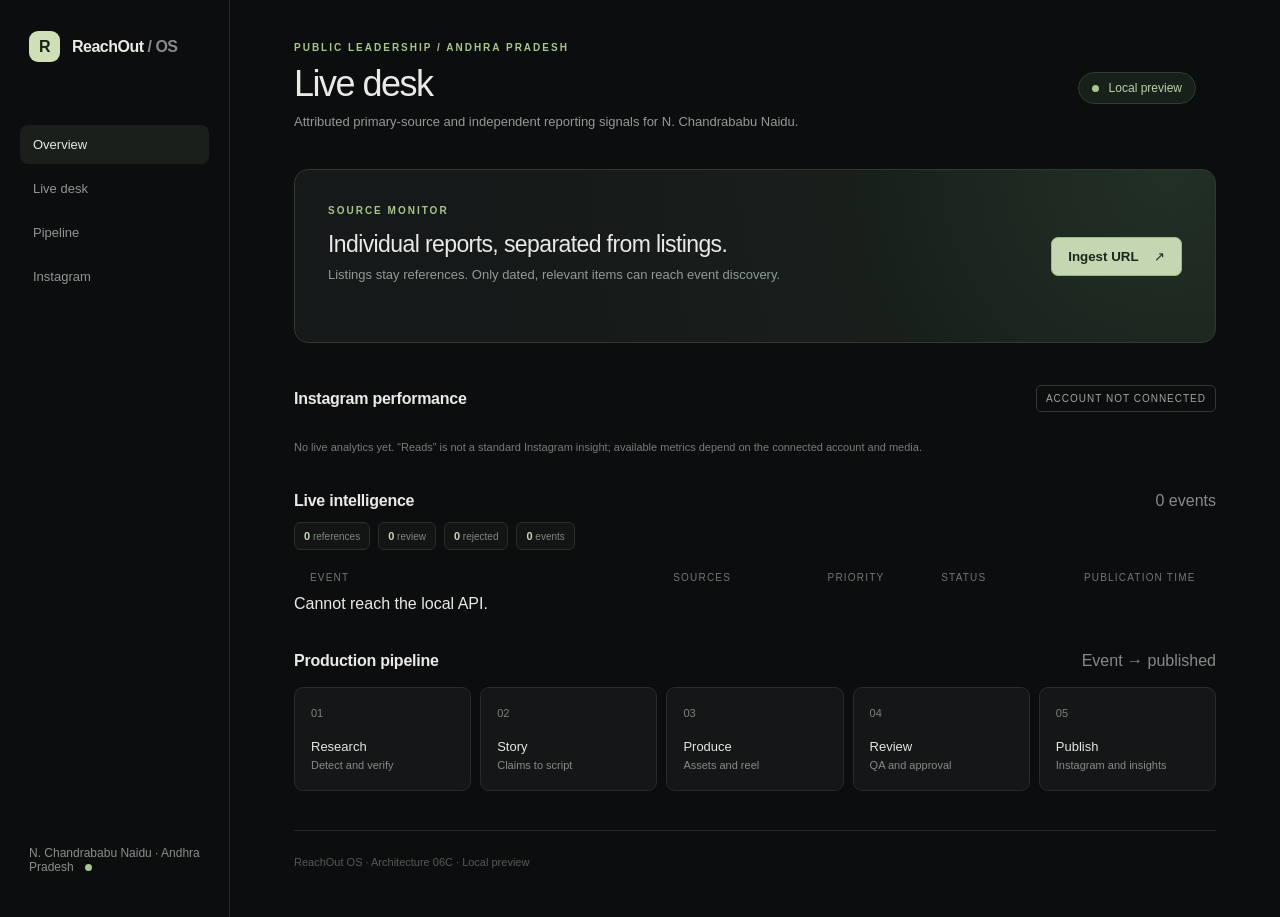
==== index.html @ 116cb8af "Add Content CEO, production, media rendering, and live media QA foundations Architectures 05, 06A, 0" ====
<!doctype html>
<html lang="en">
<head>
  <meta charset="utf-8">
  <meta name="viewport" content="width=device-width, initial-scale=1">
  <title>ReachOut — N. Chandrababu Naidu Live Desk</title>
  <link rel="stylesheet" href="/style.css">
</head>
<body>
  <div class="shell">
    <aside>
      <div class="brand"><span class="mark">R</span><span>ReachOut<span class="muted"> / OS</span></span></div>
      <nav><a class="active" href="#">Overview</a><a href="#events">Live desk</a><a href="#pipeline">Pipeline</a><a href="#instagram">Instagram</a></nav>
      <div class="asidefoot">N. Chandrababu Naidu · Andhra Pradesh <span class="dot"></span></div>
    </aside>
    <main>
      <header>
        <div><div class="eyebrow">PUBLIC LEADERSHIP / ANDHRA PRADESH</div><h1>Live desk</h1><p>Attributed primary-source and independent reporting signals for N. Chandrababu Naidu.</p></div>
        <div class="right"><span class="badge"><i></i> Local preview</span><span id="clock"></span></div>
      </header>
      <section class="hero">
        <div><span class="eyebrow">SOURCE MONITOR</span><h2>Individual reports, separated from listings.</h2><p>Listings stay references. Only dated, relevant items can reach event discovery.</p><small id="ingest-status" aria-live="polite"></small></div>
        <button id="ingest">Ingest URL <span>↗</span></button>
      </section>
      <section class="section" id="instagram">
        <div class="sectionhead"><h3>Instagram performance</h3><span class="tag">ACCOUNT NOT CONNECTED</span></div>
        <div class="metrics" id="metrics"></div>
        <p class="note">No live analytics yet. “Reads” is not a standard Instagram insight; available metrics depend on the connected account and media.</p>
      </section>
      <section class="section" id="events">
        <div class="sectionhead"><h3>Live intelligence</h3><span class="subtle" id="event-count">0 events</span></div>
        <div class="signal-counts" aria-label="Signal disposition counts">
          <span><strong id="reference-count">0</strong> references</span>
          <span><strong id="review-count">0</strong> review</span>
          <span><strong id="rejected-count">0</strong> rejected</span>
          <span><strong id="discovered-event-count">0</strong> events</span>
        </div>
        <div class="tablehead"><span>EVENT</span><span>SOURCES</span><span>PRIORITY</span><span>STATUS</span><span>PUBLICATION TIME</span></div>
        <div id="event-list" class="event-list"></div>
      </section>
      <section class="event-room" id="event-room" hidden aria-live="polite">
        <div class="room-head">
          <div><div class="eyebrow">SELECTED EVENT</div><h2 id="room-title">Event room</h2><p id="room-meta"></p></div>
          <button class="quiet-button" id="close-room" type="button">Close</button>
        </div>
        <div class="research-controls">
          <label>Provider
            <select id="research-provider">
              <option value="test">Deterministic test data</option>
              <option value="grok">Grok · live paid call</option>
            </select>
          </label>
          <label class="search-toggle"><input id="research-search" type="checkbox"> Allow one bounded web-search turn</label>
          <button id="research-event" type="button">Research event</button>
          <button id="find-corroboration" class="secondary-action" type="button">Find corroboration</button>
          <span id="research-progress"></span>
        </div>
        <div class="room-tabs" role="tablist">
          <button class="active" data-tab="overview" type="button">Overview</button>
          <button data-tab="sources" type="button">Sources</button>
          <button data-tab="claims" type="button">Claims</button>
          <button data-tab="verification" type="button">Verification</button>
          <button data-tab="content" type="button">Content decision</button>
          <button data-tab="production" type="button">Production</button>
          <button data-tab="history" type="button">Research history</button>
        </div>
        <div class="content-controls">
          <label>Content CEO
            <select id="content-provider">
              <option value="test">Deterministic preview</option>
              <option value="grok">Grok · live paid call</option>
            </select>
          </label>
          <button id="decide-content" type="button">Decide content</button>
          <span id="content-progress"></span>
        </div>
        <div class="content-controls production-controls">
          <span><strong>Content package</strong><small> Anthropic · one structured call · no publishing</small></span>
          <button id="generate-package" type="button">Generate content package</button>
          <span id="production-progress"></span>
        </div>
        <div class="content-controls production-controls render-controls">
          <span><strong>Media rendering</strong><small id="renderer-config"> Explicit generation · human review required</small></span>
          <button id="generate-media" type="button">Generate media</button>
          <span id="render-progress"></span>
        </div>
        <div id="room-content" class="room-content"></div>
      </section>
      <section class="section" id="pipeline">
        <div class="sectionhead"><h3>Production pipeline</h3><span class="subtle">Event → published</span></div>
        <div class="pipeline"><div>01 <strong>Research</strong><small>Detect and verify</small></div><div>02 <strong>Story</strong><small>Claims to script</small></div><div>03 <strong>Produce</strong><small>Assets and reel</small></div><div>04 <strong>Review</strong><small>QA and approval</small></div><div>05 <strong>Publish</strong><small>Instagram and insights</small></div></div>
      </section>
      <footer>ReachOut OS · Architecture 06C · Local preview</footer>
    </main>
  </div>
  <script src="/app.js"></script>
</body>
</html>
---- style.css ----
:root{font-family:Inter,ui-sans-serif,-apple-system,BlinkMacSystemFont,"Segoe UI",sans-serif;color:#e9e9e6;background:#0c0d0f;font-synthesis:none}*{box-sizing:border-box}body{margin:0}.shell{min-height:100vh;display:grid;grid-template-columns:230px 1fr}aside{border-right:1px solid #242629;padding:29px 20px;display:flex;flex-direction:column}.brand{display:flex;align-items:center;gap:12px;font-size:16px;font-weight:650;letter-spacing:-.5px;padding:2px 9px}.mark{display:grid;place-items:center;width:31px;height:31px;border-radius:9px;background:#cfdfb6;color:#172119;font-weight:800}.muted,.subtle{color:#858b89}nav{display:grid;gap:5px;margin-top:61px}nav a{color:#8f9692;text-decoration:none;padding:12px 13px;border-radius:8px;font-size:13px}nav a:hover,nav a.active{background:#1b1f1c;color:#e5ebdf}.asidefoot{margin-top:auto;color:#888e8a;font-size:12px;padding:14px 9px}.dot,.badge i{display:inline-block;width:7px;height:7px;background:#a8c58c;border-radius:50%;margin-left:8px}main{padding:42px clamp(28px,5vw,88px) 24px;max-width:1700px;width:100%}header,.sectionhead,.hero,.right{display:flex;align-items:center;justify-content:space-between;gap:20px}.eyebrow{font-size:10px;letter-spacing:2px;color:#a8c58c;font-weight:700}h1{font-weight:520;font-size:36px;letter-spacing:-1.5px;margin:10px 0 6px}header p,.hero p{color:#929a96;font-size:13px;margin:0;line-height:1.7}.right{font-size:12px;color:#838985}.badge{border:1px solid #313a32;background:#172019;border-radius:99px;padding:8px 13px;color:#b8d3ad}.badge i{margin:0 6px 0 0}.hero{border:1px solid #303a30;background:radial-gradient(circle at 95% 0%,#223026 0%,#181f1b 36%,#151919 80%);border-radius:14px;padding:30px 33px;margin:36px 0 42px}.hero h2{font-weight:500;font-size:23px;letter-spacing:-.6px;margin:13px 0 6px}.hero button{border:1px solid #9eb789;border-radius:7px;background:#c4d6b2;color:#1b261a;padding:11px 16px;cursor:pointer;font-weight:650;white-space:nowrap}.hero button:disabled{cursor:wait;opacity:.55}.hero button span{margin-left:12px}#ingest-status{display:block;color:#93a08f;font-size:11px;min-height:16px;margin-top:10px}.section{margin:0 0 39px}.sectionhead{margin-bottom:17px}.sectionhead h3{font-size:16px;font-weight:550;letter-spacing:-.25px;margin:0}.tag{border:1px solid #333633;border-radius:5px;color:#a0a69e;font-size:10px;letter-spacing:1px;padding:7px 9px}.metrics{display:grid;grid-template-columns:repeat(6,1fr);gap:10px}.metric{border:1px solid #272a29;border-radius:10px;background:#141617;padding:19px 17px;min-height:108px}.metric label{color:#939994;font-size:12px;display:block;margin-bottom:19px}.metric strong{font-size:23px;font-weight:530;color:#dddeda}.metric .empty{color:#616861}.note{font-size:11px;color:#747d77;margin:12px 0 0}.tablehead,.event{display:grid;grid-template-columns:3fr 1.2fr .85fr 1.1fr 1fr;gap:15px;align-items:center}.tablehead{padding:12px 16px;color:#707873;font-size:10px;letter-spacing:1.2px}.event{padding:18px 16px;border-top:1px solid #292c2a;background:#141617;font-size:12px;color:#9ca39d}.event:first-child{border-radius:9px 9px 0 0}.event:last-child{border-radius:0 0 9px 9px}.event strong{color:#e3e6e1;font-size:13px;font-weight:500}.event .sources{color:#b7c4b2}.status{display:inline-block;border-radius:5px;background:#222a23;color:#b9ccad;padding:6px 8px;font-size:10px;letter-spacing:.4px}.empty-row{padding:32px;background:#141617;border:1px solid #282b29;border-radius:9px;color:#858c85;font-size:13px}.pipeline{display:grid;grid-template-columns:repeat(5,1fr);gap:9px}.pipeline div{background:#141617;border:1px solid #282b29;border-radius:9px;padding:19px 16px;color:#788479;font-size:11px}.pipeline strong,.pipeline small{display:block}.pipeline strong{font-weight:500;color:#e3e6e1;font-size:13px;margin:20px 0 5px}.pipeline small{color:#858b87;font-size:11px}footer{color:#535b56;font-size:11px;padding:25px 0;border-top:1px solid #242725}@media(max-width:1050px){.metrics{grid-template-columns:repeat(3,1fr)}.pipeline{grid-template-columns:repeat(3,1fr)}}@media(max-width:700px){.shell{display:block}aside{padding:15px;display:block;border-right:0;border-bottom:1px solid #252725}nav,.asidefoot{display:none}main{padding:25px 17px}.right #clock{display:none}.hero{align-items:flex-start;flex-direction:column;padding:22px}.metrics{grid-template-columns:repeat(2,1fr)}.pipeline{grid-template-columns:repeat(2,1fr)}.tablehead{display:none}.event{grid-template-columns:1fr 1fr}.event strong{grid-column:1/-1}}
.signal-counts{display:flex;gap:8px;flex-wrap:wrap;margin:-5px 0 10px}.signal-counts span{border:1px solid #292d2a;background:#121514;border-radius:6px;color:#7f8882;font-size:10px;padding:7px 9px}.signal-counts strong{color:#c5d5bd;font-size:11px;font-weight:600}
.event .title a{color:#e3e6e1;font-size:13px;font-weight:500;text-decoration:none}.event .title a:hover{text-decoration:underline}
.title-button{appearance:none;border:0;background:none;color:#e3e6e1;font:inherit;font-size:13px;font-weight:500;text-align:left;padding:0;cursor:pointer}.title-button:hover{text-decoration:underline}.event-room{border:1px solid #303632;background:#111413;border-radius:12px;padding:27px;margin:0 0 40px}.room-head{display:flex;align-items:flex-start;justify-content:space-between;gap:20px}.room-head h2{font-size:22px;font-weight:520;letter-spacing:-.5px;margin:9px 0 5px}.room-head p{color:#838b85;font-size:11px;margin:0}.quiet-button,.room-tabs button{appearance:none;border:0;background:none;color:#89928c;cursor:pointer}.quiet-button{border:1px solid #343936;border-radius:6px;padding:8px 11px}.research-controls{display:flex;align-items:end;gap:11px;padding:21px 0 17px;border-bottom:1px solid #282c29}.research-controls label{display:grid;gap:6px;color:#7f8882;font-size:10px;letter-spacing:.6px}.research-controls select{appearance:none;background:#191d1b;border:1px solid #343a36;border-radius:6px;color:#d5dad5;padding:9px 34px 9px 10px}.research-controls>button{border:1px solid #92ab7d;background:#bed1ad;color:#172018;border-radius:6px;padding:10px 14px;font-weight:650;cursor:pointer}.research-controls>button:disabled{opacity:.5;cursor:wait}#research-progress{color:#929b94;font-size:11px}.room-tabs{display:flex;gap:24px;border-bottom:1px solid #282c29}.room-tabs button{padding:16px 1px 12px;font-size:12px;border-bottom:2px solid transparent}.room-tabs button.active{color:#dce3d9;border-bottom-color:#a8c58c}.room-content{padding-top:20px}.room-facts{display:grid;grid-template-columns:repeat(4,1fr);gap:9px}.room-fact{border:1px solid #292e2a;background:#151817;border-radius:7px;padding:13px}.room-fact small,.room-fact strong{display:block}.room-fact small{color:#6f7872;font-size:9px;letter-spacing:.8px;margin-bottom:8px}.room-fact strong{color:#d9ddd8;font-size:12px;font-weight:520}.room-empty{color:#818a84;font-size:12px;padding:24px 0}.research-summary{padding-top:18px}.research-summary h4{font-size:11px;letter-spacing:.7px;color:#9ca69f;margin:18px 0 7px;text-transform:uppercase}.research-summary>p,.plain-list{color:#c6ccc7;font-size:13px;line-height:1.65}.room-facts.compact{margin:15px 0}.plain-list{padding-left:19px}.plain-list li{margin:5px 0}.warning{color:#d4bd9b}.policy-note,.review-note{border-left:2px solid #788b69;padding-left:10px;color:#899389!important;font-size:11px!important}.source-card,.claim-card,.history-row{border:1px solid #292e2a;background:#151817;border-radius:8px;padding:16px;margin-bottom:9px}.source-card>a,.claim-evidence>a{color:#c6d7bb;text-decoration:none;font-size:13px}.source-meta,.claim-attribution{color:#7f8882;font-size:10px}.source-excerpt{color:#b1b8b3;font-size:12px;line-height:1.55;display:-webkit-box;-webkit-line-clamp:4;-webkit-box-orient:vertical;overflow:hidden}.claim-head{display:flex;align-items:center;justify-content:space-between;color:#828a84;font-size:10px}.claim-status{border:1px solid #3b423c;border-radius:99px;padding:5px 8px;font-size:9px;letter-spacing:.5px}.claim-status.supported{color:#bbd2ad;border-color:#4b6045}.claim-status.conflicted{color:#e1c28d;border-color:#695630}.claim-status.insufficient_evidence{color:#d1a79e;border-color:#674741}.claim-text{color:#daddd9;font-size:13px;line-height:1.6}.claim-evidence{border-top:1px solid #282d29;padding-top:11px;margin-top:12px}.claim-evidence.invalid{border-left:2px solid #714d47;padding-left:10px}.claim-evidence blockquote{color:#9da69f;font-size:11px;line-height:1.55;margin:8px 0}.claim-evidence small{color:#6f7771;font-size:9px}.history-row{display:grid;grid-template-columns:2fr auto auto;gap:8px 13px;align-items:center;color:#9ba39d;font-size:11px}.history-row strong{color:#d7dcd6;font-size:12px;font-weight:520}.history-row small,.history-row p{grid-column:1/-1;margin:0;color:#777f79;font-size:10px}.mode{border-radius:4px;padding:4px 6px;font-size:8px;letter-spacing:.7px}.mode.test{background:#252b26;color:#aebca7}.mode.live{background:#3b3021;color:#e0c28e}.history-error{color:#cf9b92!important}@media(max-width:700px){.room-facts{grid-template-columns:repeat(2,1fr)}.research-controls{align-items:stretch;flex-direction:column}.room-tabs{gap:10px;overflow:auto}.history-row{grid-template-columns:1fr auto}}
.search-toggle{display:flex!important;align-items:center;gap:7px!important;padding:9px 0}.search-toggle input{accent-color:#a8c58c}.search-toggle:has(input:disabled){opacity:.45}
.research-controls>button.secondary-action{background:transparent;color:#bed1ad}.verification-run{border:1px solid #292e2a;background:#151817;border-radius:8px;padding:16px;margin-bottom:9px}.verification-head{display:flex;align-items:center;justify-content:space-between;gap:12px;margin-bottom:13px}.verification-head strong{font-size:13px;font-weight:520}.verification-head span{font-size:10px;color:#939d95}.matrix-row{border-top:1px solid #292e2a;padding:15px 0}.matrix-row:first-of-type{border-top:0}.matrix-rationale{color:#aab2ac;font-size:11px;line-height:1.55}.matrix-evidence{border-left:2px solid #384039;padding:8px 0 8px 11px;margin:8px 0}.matrix-evidence.conflicts{border-left-color:#765846}.matrix-evidence a{color:#c6d7bb;text-decoration:none;font-size:12px}.matrix-evidence blockquote{color:#9da69f;font-size:11px;line-height:1.5;margin:6px 0}.matrix-evidence small,.limit-note{color:#747d76;font-size:9px}.verification-meta{display:grid;grid-template-columns:repeat(3,1fr);gap:7px;margin:12px 0}.verification-meta div{color:#7e8880;font-size:9px}.verification-meta strong{display:block;color:#c9d0ca;font-size:11px;margin-top:4px}.claim-status.excluded{color:#d1a79e;border-color:#674741}@media(max-width:700px){.verification-meta{grid-template-columns:1fr}}
.content-controls{display:flex;align-items:end;gap:11px;padding:14px 0;border-bottom:1px solid #282c29}.content-controls label{display:grid;gap:6px;color:#7f8882;font-size:10px;letter-spacing:.6px}.content-controls select{appearance:none;background:#191d1b;border:1px solid #343a36;border-radius:6px;color:#d5dad5;padding:9px 34px 9px 10px}.content-controls button{border:1px solid #66775b;background:transparent;color:#bed1ad;border-radius:6px;padding:10px 14px;font-weight:650;cursor:pointer}.content-controls button:disabled{opacity:.5;cursor:wait}#content-progress{color:#929b94;font-size:11px}.content-decision-card h4{font-size:10px;letter-spacing:.7px;color:#9ca69f;text-transform:uppercase}@media(max-width:700px){.content-controls{align-items:stretch;flex-direction:column}}
.production-controls{align-items:center}.production-controls small{color:#7f8882}.production-gate{border-left:2px solid #76604c}.production-gate.gate-pass{border-left-color:#657d5c}.production-job-card h4{margin:18px 0 8px;font-size:10px;letter-spacing:.7px;color:#9ca69f;text-transform:uppercase}.package-block{margin-top:9px;padding:11px;border:1px solid #2d322f;border-radius:7px;background:#181b1a}.package-block small{color:#7f8882;letter-spacing:.6px}.package-block p{margin:7px 0}.package-block code,.package-script code{display:block;margin-top:6px;color:#8da281;font-size:10px;overflow-wrap:anywhere}.package-script li{margin-bottom:10px}.storyboard-grid{display:grid;grid-template-columns:repeat(auto-fit,minmax(220px,1fr));gap:9px}#production-progress{color:#929b94;font-size:11px}
.production-section-title{margin:28px 0 12px;font-size:12px;font-weight:600;letter-spacing:.8px;text-transform:uppercase;color:#aab6ac}.render-controls{border-bottom-color:#30382f}.render-job-card{border-left:2px solid #596950}.generated-asset-card{display:grid;gap:9px;margin:14px 0;padding:13px;border:1px solid #303631;border-radius:8px;background:#111412}.generated-preview{display:block;width:min(100%,420px);max-height:480px;object-fit:contain;border:1px solid #303631;border-radius:7px;background:#0c0e0d}.generated-asset-card video{width:min(100%,560px);max-height:420px}.generated-asset-card audio{width:min(100%,560px)}.generated-asset-card code{color:#8da281;font-size:9px;overflow-wrap:anywhere}#render-progress{color:#929b94;font-size:11px}
.qa-grid{display:grid;grid-template-columns:repeat(auto-fit,minmax(170px,1fr));gap:8px}.qa-grid .package-block{display:grid;gap:7px}.qa-grid strong{font-size:12px}.qa-failed,.qa-flagged{border-color:#65463e}.qa-passed{border-color:#40543b}
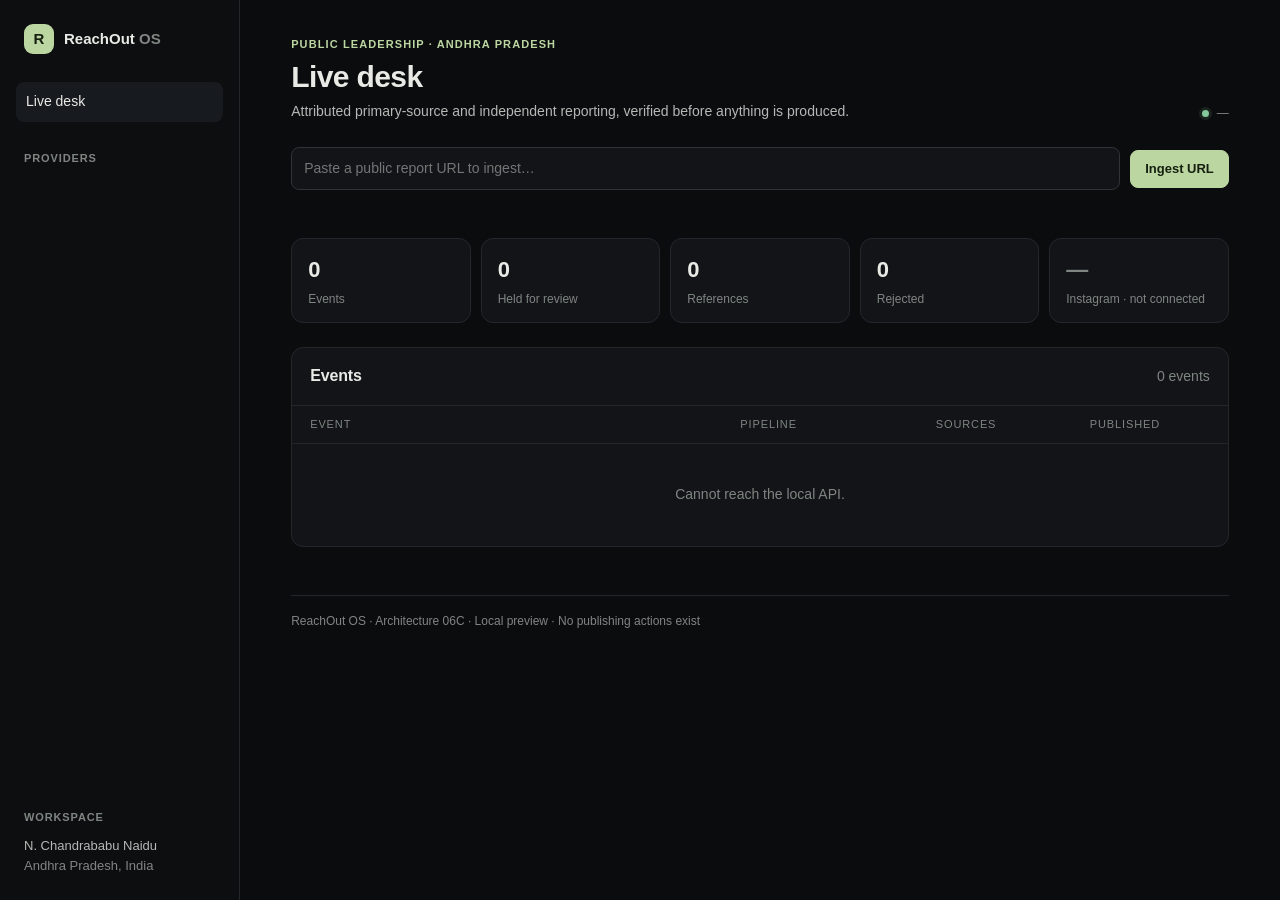
==== commit 4812fb09: "Implement production media pipeline and verification recovery" ====
--- a/index.html
+++ b/index.html
@@ -8,91 +8,90 @@
 </head>
 <body>
   <div class="shell">
-    <aside>
-      <div class="brand"><span class="mark">R</span><span>ReachOut<span class="muted"> / OS</span></span></div>
-      <nav><a class="active" href="#">Overview</a><a href="#events">Live desk</a><a href="#pipeline">Pipeline</a><a href="#instagram">Instagram</a></nav>
-      <div class="asidefoot">N. Chandrababu Naidu · Andhra Pradesh <span class="dot"></span></div>
+    <aside class="sidebar">
+      <div class="brand"><span class="mark">R</span><span>ReachOut <span class="muted">OS</span></span></div>
+      <nav>
+        <button class="nav-item active" id="nav-desk" type="button">Live desk</button>
+      </nav>
+      <div class="side-section">
+        <div class="side-label">Providers</div>
+        <ul class="provider-list" id="provider-list"></ul>
+      </div>
+      <div class="side-foot">
+        <div class="side-label">Workspace</div>
+        <div>N. Chandrababu Naidu</div>
+        <div class="muted">Andhra Pradesh, India</div>
+      </div>
     </aside>
+
     <main>
-      <header>
-        <div><div class="eyebrow">PUBLIC LEADERSHIP / ANDHRA PRADESH</div><h1>Live desk</h1><p>Attributed primary-source and independent reporting signals for N. Chandrababu Naidu.</p></div>
-        <div class="right"><span class="badge"><i></i> Local preview</span><span id="clock"></span></div>
-      </header>
-      <section class="hero">
-        <div><span class="eyebrow">SOURCE MONITOR</span><h2>Individual reports, separated from listings.</h2><p>Listings stay references. Only dated, relevant items can reach event discovery.</p><small id="ingest-status" aria-live="polite"></small></div>
-        <button id="ingest">Ingest URL <span>↗</span></button>
+      <!-- Desk view -->
+      <section id="desk-view" class="view">
+        <header class="page-head">
+          <div>
+            <div class="eyebrow">Public leadership · Andhra Pradesh</div>
+            <h1>Live desk</h1>
+            <p class="lede">Attributed primary-source and independent reporting, verified before anything is produced.</p>
+          </div>
+          <div class="head-meta"><span class="live-dot"></span><span id="clock">—</span></div>
+        </header>
+
+        <form class="ingest" id="ingest-form" autocomplete="off">
+          <label class="sr-only" for="ingest-url">Public report URL</label>
+          <input id="ingest-url" type="url" placeholder="Paste a public report URL to ingest…" required>
+          <button id="ingest" type="submit" class="btn primary">Ingest URL</button>
+          <span id="ingest-status" class="form-status" aria-live="polite"></span>
+        </form>
+
+        <div class="stat-row">
+          <div class="stat"><span class="stat-value" id="discovered-event-count">0</span><span class="stat-label">Events</span></div>
+          <div class="stat"><span class="stat-value" id="review-count">0</span><span class="stat-label">Held for review</span></div>
+          <div class="stat"><span class="stat-value" id="reference-count">0</span><span class="stat-label">References</span></div>
+          <div class="stat"><span class="stat-value" id="rejected-count">0</span><span class="stat-label">Rejected</span></div>
+          <div class="stat stat-muted"><span class="stat-value">—</span><span class="stat-label">Instagram · not connected</span></div>
+        </div>
+
+        <div class="panel">
+          <div class="panel-head">
+            <h2>Events</h2>
+            <span class="muted" id="event-count">0 events</span>
+          </div>
+          <div class="event-table-head"><span>Event</span><span>Pipeline</span><span>Sources</span><span>Published</span></div>
+          <div id="event-list" class="event-list"></div>
+        </div>
       </section>
-      <section class="section" id="instagram">
-        <div class="sectionhead"><h3>Instagram performance</h3><span class="tag">ACCOUNT NOT CONNECTED</span></div>
-        <div class="metrics" id="metrics"></div>
-        <p class="note">No live analytics yet. “Reads” is not a standard Instagram insight; available metrics depend on the connected account and media.</p>
+
+      <!-- Event view -->
+      <section id="event-view" class="view" hidden>
+        <button class="back-link" id="close-room" type="button">← Live desk</button>
+        <header class="event-head">
+          <div>
+            <div class="eyebrow" id="room-eyebrow">Event</div>
+            <h1 id="room-title">Event</h1>
+            <div class="chip-row" id="room-meta"></div>
+          </div>
+        </header>
+
+        <ol class="stepper" id="stepper" aria-label="Pipeline progress"></ol>
+
+        <div class="tabs" role="tablist" id="tabs">
+          <button data-tab="overview" type="button" role="tab">Overview</button>
+          <button data-tab="evidence" type="button" role="tab">Evidence</button>
+          <button data-tab="verification" type="button" role="tab">Verification</button>
+          <button data-tab="decision" type="button" role="tab">Decision</button>
+          <button data-tab="package" type="button" role="tab">Package</button>
+          <button data-tab="media" type="button" role="tab">Media</button>
+          <button data-tab="activity" type="button" role="tab">Activity</button>
+        </div>
+
+        <div id="action-bar" class="action-bar"></div>
+        <div id="room-content" class="room-content" aria-live="polite"></div>
       </section>
-      <section class="section" id="events">
-        <div class="sectionhead"><h3>Live intelligence</h3><span class="subtle" id="event-count">0 events</span></div>
-        <div class="signal-counts" aria-label="Signal disposition counts">
-          <span><strong id="reference-count">0</strong> references</span>
-          <span><strong id="review-count">0</strong> review</span>
-          <span><strong id="rejected-count">0</strong> rejected</span>
-          <span><strong id="discovered-event-count">0</strong> events</span>
-        </div>
-        <div class="tablehead"><span>EVENT</span><span>SOURCES</span><span>PRIORITY</span><span>STATUS</span><span>PUBLICATION TIME</span></div>
-        <div id="event-list" class="event-list"></div>
-      </section>
-      <section class="event-room" id="event-room" hidden aria-live="polite">
-        <div class="room-head">
-          <div><div class="eyebrow">SELECTED EVENT</div><h2 id="room-title">Event room</h2><p id="room-meta"></p></div>
-          <button class="quiet-button" id="close-room" type="button">Close</button>
-        </div>
-        <div class="research-controls">
-          <label>Provider
-            <select id="research-provider">
-              <option value="test">Deterministic test data</option>
-              <option value="grok">Grok · live paid call</option>
-            </select>
-          </label>
-          <label class="search-toggle"><input id="research-search" type="checkbox"> Allow one bounded web-search turn</label>
-          <button id="research-event" type="button">Research event</button>
-          <button id="find-corroboration" class="secondary-action" type="button">Find corroboration</button>
-          <span id="research-progress"></span>
-        </div>
-        <div class="room-tabs" role="tablist">
-          <button class="active" data-tab="overview" type="button">Overview</button>
-          <button data-tab="sources" type="button">Sources</button>
-          <button data-tab="claims" type="button">Claims</button>
-          <button data-tab="verification" type="button">Verification</button>
-          <button data-tab="content" type="button">Content decision</button>
-          <button data-tab="production" type="button">Production</button>
-          <button data-tab="history" type="button">Research history</button>
-        </div>
-        <div class="content-controls">
-          <label>Content CEO
-            <select id="content-provider">
-              <option value="test">Deterministic preview</option>
-              <option value="grok">Grok · live paid call</option>
-            </select>
-          </label>
-          <button id="decide-content" type="button">Decide content</button>
-          <span id="content-progress"></span>
-        </div>
-        <div class="content-controls production-controls">
-          <span><strong>Content package</strong><small> Anthropic · one structured call · no publishing</small></span>
-          <button id="generate-package" type="button">Generate content package</button>
-          <span id="production-progress"></span>
-        </div>
-        <div class="content-controls production-controls render-controls">
-          <span><strong>Media rendering</strong><small id="renderer-config"> Explicit generation · human review required</small></span>
-          <button id="generate-media" type="button">Generate media</button>
-          <span id="render-progress"></span>
-        </div>
-        <div id="room-content" class="room-content"></div>
-      </section>
-      <section class="section" id="pipeline">
-        <div class="sectionhead"><h3>Production pipeline</h3><span class="subtle">Event → published</span></div>
-        <div class="pipeline"><div>01 <strong>Research</strong><small>Detect and verify</small></div><div>02 <strong>Story</strong><small>Claims to script</small></div><div>03 <strong>Produce</strong><small>Assets and reel</small></div><div>04 <strong>Review</strong><small>QA and approval</small></div><div>05 <strong>Publish</strong><small>Instagram and insights</small></div></div>
-      </section>
-      <footer>ReachOut OS · Architecture 06C · Local preview</footer>
+
+      <footer class="foot">ReachOut OS · Architecture 06C · Local preview · No publishing actions exist</footer>
     </main>
   </div>
+  <div id="lightbox" class="lightbox" hidden><img alt="Generated media, full size"><button type="button" class="btn ghost" id="lightbox-close">Close</button></div>
   <script src="/app.js"></script>
 </body>
 </html>
--- a/style.css
+++ b/style.css
@@ -1,10 +1,296 @@
-:root{font-family:Inter,ui-sans-serif,-apple-system,BlinkMacSystemFont,"Segoe UI",sans-serif;color:#e9e9e6;background:#0c0d0f;font-synthesis:none}*{box-sizing:border-box}body{margin:0}.shell{min-height:100vh;display:grid;grid-template-columns:230px 1fr}aside{border-right:1px solid #242629;padding:29px 20px;display:flex;flex-direction:column}.brand{display:flex;align-items:center;gap:12px;font-size:16px;font-weight:650;letter-spacing:-.5px;padding:2px 9px}.mark{display:grid;place-items:center;width:31px;height:31px;border-radius:9px;background:#cfdfb6;color:#172119;font-weight:800}.muted,.subtle{color:#858b89}nav{display:grid;gap:5px;margin-top:61px}nav a{color:#8f9692;text-decoration:none;padding:12px 13px;border-radius:8px;font-size:13px}nav a:hover,nav a.active{background:#1b1f1c;color:#e5ebdf}.asidefoot{margin-top:auto;color:#888e8a;font-size:12px;padding:14px 9px}.dot,.badge i{display:inline-block;width:7px;height:7px;background:#a8c58c;border-radius:50%;margin-left:8px}main{padding:42px clamp(28px,5vw,88px) 24px;max-width:1700px;width:100%}header,.sectionhead,.hero,.right{display:flex;align-items:center;justify-content:space-between;gap:20px}.eyebrow{font-size:10px;letter-spacing:2px;color:#a8c58c;font-weight:700}h1{font-weight:520;font-size:36px;letter-spacing:-1.5px;margin:10px 0 6px}header p,.hero p{color:#929a96;font-size:13px;margin:0;line-height:1.7}.right{font-size:12px;color:#838985}.badge{border:1px solid #313a32;background:#172019;border-radius:99px;padding:8px 13px;color:#b8d3ad}.badge i{margin:0 6px 0 0}.hero{border:1px solid #303a30;background:radial-gradient(circle at 95% 0%,#223026 0%,#181f1b 36%,#151919 80%);border-radius:14px;padding:30px 33px;margin:36px 0 42px}.hero h2{font-weight:500;font-size:23px;letter-spacing:-.6px;margin:13px 0 6px}.hero button{border:1px solid #9eb789;border-radius:7px;background:#c4d6b2;color:#1b261a;padding:11px 16px;cursor:pointer;font-weight:650;white-space:nowrap}.hero button:disabled{cursor:wait;opacity:.55}.hero button span{margin-left:12px}#ingest-status{display:block;color:#93a08f;font-size:11px;min-height:16px;margin-top:10px}.section{margin:0 0 39px}.sectionhead{margin-bottom:17px}.sectionhead h3{font-size:16px;font-weight:550;letter-spacing:-.25px;margin:0}.tag{border:1px solid #333633;border-radius:5px;color:#a0a69e;font-size:10px;letter-spacing:1px;padding:7px 9px}.metrics{display:grid;grid-template-columns:repeat(6,1fr);gap:10px}.metric{border:1px solid #272a29;border-radius:10px;background:#141617;padding:19px 17px;min-height:108px}.metric label{color:#939994;font-size:12px;display:block;margin-bottom:19px}.metric strong{font-size:23px;font-weight:530;color:#dddeda}.metric .empty{color:#616861}.note{font-size:11px;color:#747d77;margin:12px 0 0}.tablehead,.event{display:grid;grid-template-columns:3fr 1.2fr .85fr 1.1fr 1fr;gap:15px;align-items:center}.tablehead{padding:12px 16px;color:#707873;font-size:10px;letter-spacing:1.2px}.event{padding:18px 16px;border-top:1px solid #292c2a;background:#141617;font-size:12px;color:#9ca39d}.event:first-child{border-radius:9px 9px 0 0}.event:last-child{border-radius:0 0 9px 9px}.event strong{color:#e3e6e1;font-size:13px;font-weight:500}.event .sources{color:#b7c4b2}.status{display:inline-block;border-radius:5px;background:#222a23;color:#b9ccad;padding:6px 8px;font-size:10px;letter-spacing:.4px}.empty-row{padding:32px;background:#141617;border:1px solid #282b29;border-radius:9px;color:#858c85;font-size:13px}.pipeline{display:grid;grid-template-columns:repeat(5,1fr);gap:9px}.pipeline div{background:#141617;border:1px solid #282b29;border-radius:9px;padding:19px 16px;color:#788479;font-size:11px}.pipeline strong,.pipeline small{display:block}.pipeline strong{font-weight:500;color:#e3e6e1;font-size:13px;margin:20px 0 5px}.pipeline small{color:#858b87;font-size:11px}footer{color:#535b56;font-size:11px;padding:25px 0;border-top:1px solid #242725}@media(max-width:1050px){.metrics{grid-template-columns:repeat(3,1fr)}.pipeline{grid-template-columns:repeat(3,1fr)}}@media(max-width:700px){.shell{display:block}aside{padding:15px;display:block;border-right:0;border-bottom:1px solid #252725}nav,.asidefoot{display:none}main{padding:25px 17px}.right #clock{display:none}.hero{align-items:flex-start;flex-direction:column;padding:22px}.metrics{grid-template-columns:repeat(2,1fr)}.pipeline{grid-template-columns:repeat(2,1fr)}.tablehead{display:none}.event{grid-template-columns:1fr 1fr}.event strong{grid-column:1/-1}}
-.signal-counts{display:flex;gap:8px;flex-wrap:wrap;margin:-5px 0 10px}.signal-counts span{border:1px solid #292d2a;background:#121514;border-radius:6px;color:#7f8882;font-size:10px;padding:7px 9px}.signal-counts strong{color:#c5d5bd;font-size:11px;font-weight:600}
-.event .title a{color:#e3e6e1;font-size:13px;font-weight:500;text-decoration:none}.event .title a:hover{text-decoration:underline}
-.title-button{appearance:none;border:0;background:none;color:#e3e6e1;font:inherit;font-size:13px;font-weight:500;text-align:left;padding:0;cursor:pointer}.title-button:hover{text-decoration:underline}.event-room{border:1px solid #303632;background:#111413;border-radius:12px;padding:27px;margin:0 0 40px}.room-head{display:flex;align-items:flex-start;justify-content:space-between;gap:20px}.room-head h2{font-size:22px;font-weight:520;letter-spacing:-.5px;margin:9px 0 5px}.room-head p{color:#838b85;font-size:11px;margin:0}.quiet-button,.room-tabs button{appearance:none;border:0;background:none;color:#89928c;cursor:pointer}.quiet-button{border:1px solid #343936;border-radius:6px;padding:8px 11px}.research-controls{display:flex;align-items:end;gap:11px;padding:21px 0 17px;border-bottom:1px solid #282c29}.research-controls label{display:grid;gap:6px;color:#7f8882;font-size:10px;letter-spacing:.6px}.research-controls select{appearance:none;background:#191d1b;border:1px solid #343a36;border-radius:6px;color:#d5dad5;padding:9px 34px 9px 10px}.research-controls>button{border:1px solid #92ab7d;background:#bed1ad;color:#172018;border-radius:6px;padding:10px 14px;font-weight:650;cursor:pointer}.research-controls>button:disabled{opacity:.5;cursor:wait}#research-progress{color:#929b94;font-size:11px}.room-tabs{display:flex;gap:24px;border-bottom:1px solid #282c29}.room-tabs button{padding:16px 1px 12px;font-size:12px;border-bottom:2px solid transparent}.room-tabs button.active{color:#dce3d9;border-bottom-color:#a8c58c}.room-content{padding-top:20px}.room-facts{display:grid;grid-template-columns:repeat(4,1fr);gap:9px}.room-fact{border:1px solid #292e2a;background:#151817;border-radius:7px;padding:13px}.room-fact small,.room-fact strong{display:block}.room-fact small{color:#6f7872;font-size:9px;letter-spacing:.8px;margin-bottom:8px}.room-fact strong{color:#d9ddd8;font-size:12px;font-weight:520}.room-empty{color:#818a84;font-size:12px;padding:24px 0}.research-summary{padding-top:18px}.research-summary h4{font-size:11px;letter-spacing:.7px;color:#9ca69f;margin:18px 0 7px;text-transform:uppercase}.research-summary>p,.plain-list{color:#c6ccc7;font-size:13px;line-height:1.65}.room-facts.compact{margin:15px 0}.plain-list{padding-left:19px}.plain-list li{margin:5px 0}.warning{color:#d4bd9b}.policy-note,.review-note{border-left:2px solid #788b69;padding-left:10px;color:#899389!important;font-size:11px!important}.source-card,.claim-card,.history-row{border:1px solid #292e2a;background:#151817;border-radius:8px;padding:16px;margin-bottom:9px}.source-card>a,.claim-evidence>a{color:#c6d7bb;text-decoration:none;font-size:13px}.source-meta,.claim-attribution{color:#7f8882;font-size:10px}.source-excerpt{color:#b1b8b3;font-size:12px;line-height:1.55;display:-webkit-box;-webkit-line-clamp:4;-webkit-box-orient:vertical;overflow:hidden}.claim-head{display:flex;align-items:center;justify-content:space-between;color:#828a84;font-size:10px}.claim-status{border:1px solid #3b423c;border-radius:99px;padding:5px 8px;font-size:9px;letter-spacing:.5px}.claim-status.supported{color:#bbd2ad;border-color:#4b6045}.claim-status.conflicted{color:#e1c28d;border-color:#695630}.claim-status.insufficient_evidence{color:#d1a79e;border-color:#674741}.claim-text{color:#daddd9;font-size:13px;line-height:1.6}.claim-evidence{border-top:1px solid #282d29;padding-top:11px;margin-top:12px}.claim-evidence.invalid{border-left:2px solid #714d47;padding-left:10px}.claim-evidence blockquote{color:#9da69f;font-size:11px;line-height:1.55;margin:8px 0}.claim-evidence small{color:#6f7771;font-size:9px}.history-row{display:grid;grid-template-columns:2fr auto auto;gap:8px 13px;align-items:center;color:#9ba39d;font-size:11px}.history-row strong{color:#d7dcd6;font-size:12px;font-weight:520}.history-row small,.history-row p{grid-column:1/-1;margin:0;color:#777f79;font-size:10px}.mode{border-radius:4px;padding:4px 6px;font-size:8px;letter-spacing:.7px}.mode.test{background:#252b26;color:#aebca7}.mode.live{background:#3b3021;color:#e0c28e}.history-error{color:#cf9b92!important}@media(max-width:700px){.room-facts{grid-template-columns:repeat(2,1fr)}.research-controls{align-items:stretch;flex-direction:column}.room-tabs{gap:10px;overflow:auto}.history-row{grid-template-columns:1fr auto}}
-.search-toggle{display:flex!important;align-items:center;gap:7px!important;padding:9px 0}.search-toggle input{accent-color:#a8c58c}.search-toggle:has(input:disabled){opacity:.45}
-.research-controls>button.secondary-action{background:transparent;color:#bed1ad}.verification-run{border:1px solid #292e2a;background:#151817;border-radius:8px;padding:16px;margin-bottom:9px}.verification-head{display:flex;align-items:center;justify-content:space-between;gap:12px;margin-bottom:13px}.verification-head strong{font-size:13px;font-weight:520}.verification-head span{font-size:10px;color:#939d95}.matrix-row{border-top:1px solid #292e2a;padding:15px 0}.matrix-row:first-of-type{border-top:0}.matrix-rationale{color:#aab2ac;font-size:11px;line-height:1.55}.matrix-evidence{border-left:2px solid #384039;padding:8px 0 8px 11px;margin:8px 0}.matrix-evidence.conflicts{border-left-color:#765846}.matrix-evidence a{color:#c6d7bb;text-decoration:none;font-size:12px}.matrix-evidence blockquote{color:#9da69f;font-size:11px;line-height:1.5;margin:6px 0}.matrix-evidence small,.limit-note{color:#747d76;font-size:9px}.verification-meta{display:grid;grid-template-columns:repeat(3,1fr);gap:7px;margin:12px 0}.verification-meta div{color:#7e8880;font-size:9px}.verification-meta strong{display:block;color:#c9d0ca;font-size:11px;margin-top:4px}.claim-status.excluded{color:#d1a79e;border-color:#674741}@media(max-width:700px){.verification-meta{grid-template-columns:1fr}}
-.content-controls{display:flex;align-items:end;gap:11px;padding:14px 0;border-bottom:1px solid #282c29}.content-controls label{display:grid;gap:6px;color:#7f8882;font-size:10px;letter-spacing:.6px}.content-controls select{appearance:none;background:#191d1b;border:1px solid #343a36;border-radius:6px;color:#d5dad5;padding:9px 34px 9px 10px}.content-controls button{border:1px solid #66775b;background:transparent;color:#bed1ad;border-radius:6px;padding:10px 14px;font-weight:650;cursor:pointer}.content-controls button:disabled{opacity:.5;cursor:wait}#content-progress{color:#929b94;font-size:11px}.content-decision-card h4{font-size:10px;letter-spacing:.7px;color:#9ca69f;text-transform:uppercase}@media(max-width:700px){.content-controls{align-items:stretch;flex-direction:column}}
-.production-controls{align-items:center}.production-controls small{color:#7f8882}.production-gate{border-left:2px solid #76604c}.production-gate.gate-pass{border-left-color:#657d5c}.production-job-card h4{margin:18px 0 8px;font-size:10px;letter-spacing:.7px;color:#9ca69f;text-transform:uppercase}.package-block{margin-top:9px;padding:11px;border:1px solid #2d322f;border-radius:7px;background:#181b1a}.package-block small{color:#7f8882;letter-spacing:.6px}.package-block p{margin:7px 0}.package-block code,.package-script code{display:block;margin-top:6px;color:#8da281;font-size:10px;overflow-wrap:anywhere}.package-script li{margin-bottom:10px}.storyboard-grid{display:grid;grid-template-columns:repeat(auto-fit,minmax(220px,1fr));gap:9px}#production-progress{color:#929b94;font-size:11px}
-.production-section-title{margin:28px 0 12px;font-size:12px;font-weight:600;letter-spacing:.8px;text-transform:uppercase;color:#aab6ac}.render-controls{border-bottom-color:#30382f}.render-job-card{border-left:2px solid #596950}.generated-asset-card{display:grid;gap:9px;margin:14px 0;padding:13px;border:1px solid #303631;border-radius:8px;background:#111412}.generated-preview{display:block;width:min(100%,420px);max-height:480px;object-fit:contain;border:1px solid #303631;border-radius:7px;background:#0c0e0d}.generated-asset-card video{width:min(100%,560px);max-height:420px}.generated-asset-card audio{width:min(100%,560px)}.generated-asset-card code{color:#8da281;font-size:9px;overflow-wrap:anywhere}#render-progress{color:#929b94;font-size:11px}
-.qa-grid{display:grid;grid-template-columns:repeat(auto-fit,minmax(170px,1fr));gap:8px}.qa-grid .package-block{display:grid;gap:7px}.qa-grid strong{font-size:12px}.qa-failed,.qa-flagged{border-color:#65463e}.qa-passed{border-color:#40543b}
+:root {
+  --bg: #0b0c0e;
+  --surface: #121417;
+  --surface-2: #171a1e;
+  --surface-3: #1d2126;
+  --border: #23272c;
+  --border-strong: #2f343a;
+  --text: #e9eae6;
+  --text-2: #b4b9b5;
+  --muted: #7f8682;
+  --accent: #bcd6a2;
+  --accent-ink: #16200f;
+  --good: #83c99b;
+  --good-bg: rgba(131, 201, 155, .12);
+  --warn: #e5bb6b;
+  --warn-bg: rgba(229, 187, 107, .12);
+  --bad: #e7807f;
+  --bad-bg: rgba(231, 128, 127, .12);
+  --info: #93b7e6;
+  --info-bg: rgba(147, 183, 230, .12);
+  --neutral-bg: rgba(255, 255, 255, .06);
+  --radius: 12px;
+  --radius-sm: 8px;
+  font-family: Inter, ui-sans-serif, -apple-system, BlinkMacSystemFont, "Segoe UI", sans-serif;
+  color: var(--text);
+  background: var(--bg);
+  font-synthesis: none;
+  -webkit-font-smoothing: antialiased;
+}
+* { box-sizing: border-box; }
+body { margin: 0; font-size: 14px; line-height: 1.55; }
+button, input, select { font: inherit; color: inherit; }
+a { color: var(--info); text-decoration: none; }
+a:hover { text-decoration: underline; }
+code, .mono { font-family: ui-monospace, "SF Mono", Menlo, monospace; font-size: 12px; }
+.sr-only { position: absolute; width: 1px; height: 1px; overflow: hidden; clip: rect(0 0 0 0); }
+.muted { color: var(--muted); }
+[hidden] { display: none !important; }
+
+/* Shell */
+.shell { min-height: 100vh; display: grid; grid-template-columns: 240px minmax(0, 1fr); }
+.sidebar { position: sticky; top: 0; height: 100vh; border-right: 1px solid var(--border); padding: 24px 16px; display: flex; flex-direction: column; gap: 28px; background: #0d0e10; }
+.brand { display: flex; align-items: center; gap: 10px; font-weight: 650; font-size: 15px; padding: 0 8px; }
+.mark { display: grid; place-items: center; width: 30px; height: 30px; border-radius: 9px; background: var(--accent); color: var(--accent-ink); font-weight: 800; }
+nav { display: grid; gap: 2px; }
+.nav-item { text-align: left; background: none; border: 0; border-radius: var(--radius-sm); padding: 9px 10px; color: var(--text-2); cursor: pointer; }
+.nav-item:hover, .nav-item.active { background: var(--surface-2); color: var(--text); }
+.side-section, .side-foot { padding: 0 8px; }
+.side-label { font-size: 11px; text-transform: uppercase; letter-spacing: .08em; color: var(--muted); margin-bottom: 10px; font-weight: 600; }
+.provider-list { list-style: none; margin: 0; padding: 0; display: grid; gap: 8px; }
+.provider-list li { display: flex; align-items: center; justify-content: space-between; gap: 8px; font-size: 13px; color: var(--text-2); }
+.provider-list small { font-size: 11px; color: var(--muted); }
+.side-foot { margin-top: auto; font-size: 13px; color: var(--text-2); }
+
+main { padding: 36px clamp(24px, 4vw, 64px) 24px; max-width: 1320px; width: 100%; }
+.view { animation: fade .18s ease-out; }
+@keyframes fade { from { opacity: 0; transform: translateY(4px); } to { opacity: 1; transform: none; } }
+
+/* Headings */
+.eyebrow { font-size: 11px; letter-spacing: .1em; text-transform: uppercase; color: var(--accent); font-weight: 650; }
+h1 { font-size: 30px; font-weight: 600; letter-spacing: -.02em; margin: 6px 0 6px; line-height: 1.2; }
+h2 { font-size: 16px; font-weight: 600; margin: 0; letter-spacing: -.01em; }
+h3 { font-size: 14px; font-weight: 600; margin: 0 0 10px; }
+.lede { color: var(--text-2); margin: 0; max-width: 620px; }
+.page-head, .event-head { display: flex; align-items: flex-end; justify-content: space-between; gap: 24px; margin-bottom: 24px; }
+.head-meta { display: flex; align-items: center; gap: 8px; font-size: 12px; color: var(--muted); white-space: nowrap; }
+.live-dot { width: 7px; height: 7px; border-radius: 50%; background: var(--good); box-shadow: 0 0 0 3px var(--good-bg); }
+
+/* Buttons */
+.btn { display: inline-flex; align-items: center; justify-content: center; gap: 8px; border: 1px solid var(--border-strong); background: var(--surface-2); color: var(--text); border-radius: var(--radius-sm); padding: 8px 14px; cursor: pointer; font-weight: 550; font-size: 13px; white-space: nowrap; transition: background .12s, border-color .12s; }
+.btn:hover:not(:disabled) { background: var(--surface-3); border-color: #3b4148; }
+.btn.primary { background: var(--accent); border-color: var(--accent); color: var(--accent-ink); }
+.btn.primary:hover:not(:disabled) { background: #cde3b6; }
+.btn.ghost { background: transparent; }
+.btn:disabled, .btn.primary:disabled { background: var(--surface-2); border-color: var(--border); color: var(--muted); cursor: not-allowed; }
+.back-link { background: none; border: 0; color: var(--muted); cursor: pointer; padding: 0; margin-bottom: 14px; font-size: 13px; }
+.back-link:hover { color: var(--text); }
+select, input[type="url"] { background: var(--surface); border: 1px solid var(--border-strong); border-radius: var(--radius-sm); padding: 8px 10px; outline: none; }
+select:focus, input:focus, .btn:focus-visible, .tabs button:focus-visible { border-color: var(--accent); box-shadow: 0 0 0 3px rgba(188, 214, 162, .18); outline: none; }
+
+/* Ingest + stats */
+.ingest { display: flex; gap: 10px; align-items: center; flex-wrap: wrap; margin-bottom: 20px; }
+.ingest input { flex: 1 1 360px; min-width: 0; padding: 10px 12px; }
+.form-status { flex-basis: 100%; font-size: 12px; color: var(--text-2); min-height: 18px; }
+.stat-row { display: grid; grid-template-columns: repeat(5, minmax(0, 1fr)); gap: 10px; margin-bottom: 24px; }
+.stat { background: var(--surface); border: 1px solid var(--border); border-radius: var(--radius); padding: 14px 16px; display: grid; gap: 2px; }
+.stat-value { font-size: 22px; font-weight: 600; letter-spacing: -.02em; }
+.stat-label { font-size: 12px; color: var(--muted); }
+.stat-muted .stat-value { color: var(--muted); }
+
+/* Panels + event table */
+.panel { background: var(--surface); border: 1px solid var(--border); border-radius: var(--radius); overflow: hidden; }
+.panel-head { display: flex; justify-content: space-between; align-items: center; padding: 16px 18px; border-bottom: 1px solid var(--border); }
+.event-table-head, .event-row { display: grid; grid-template-columns: minmax(0, 3fr) minmax(170px, 1.3fr) minmax(0, 1fr) 120px; gap: 16px; align-items: center; }
+.event-table-head { padding: 10px 18px; font-size: 11px; text-transform: uppercase; letter-spacing: .08em; color: var(--muted); border-bottom: 1px solid var(--border); }
+.event-row { width: 100%; text-align: left; background: none; border: 0; border-bottom: 1px solid var(--border); padding: 14px 18px; cursor: pointer; color: var(--text); }
+.event-row:last-child { border-bottom: 0; }
+.event-row:hover { background: var(--surface-2); }
+.event-title { font-weight: 550; overflow: hidden; text-overflow: ellipsis; display: -webkit-box; -webkit-line-clamp: 2; -webkit-box-orient: vertical; }
+.event-sub { font-size: 12px; color: var(--muted); margin-top: 2px; }
+.cell-muted { color: var(--text-2); font-size: 13px; overflow: hidden; text-overflow: ellipsis; white-space: nowrap; }
+.empty-state { padding: 40px 18px; text-align: center; color: var(--muted); }
+
+/* Mini pipeline */
+.mini-pipe { display: flex; gap: 4px; align-items: center; }
+.mini-pipe i { width: 22px; height: 6px; border-radius: 3px; background: var(--surface-3); }
+.mini-pipe i.done { background: var(--good); }
+.mini-pipe i.warn { background: var(--warn); }
+.mini-pipe i.bad { background: var(--bad); }
+.mini-pipe i.active { background: var(--info); }
+.mini-pipe-label { font-size: 12px; color: var(--text-2); margin-top: 6px; }
+
+/* Pills + chips */
+.pill { display: inline-flex; align-items: center; gap: 6px; border-radius: 99px; padding: 3px 10px; font-size: 12px; font-weight: 550; background: var(--neutral-bg); color: var(--text-2); white-space: nowrap; }
+.pill::before { content: ""; width: 6px; height: 6px; border-radius: 50%; background: currentColor; opacity: .9; }
+.pill.good { background: var(--good-bg); color: var(--good); }
+.pill.warn { background: var(--warn-bg); color: var(--warn); }
+.pill.bad { background: var(--bad-bg); color: var(--bad); }
+.pill.info { background: var(--info-bg); color: var(--info); }
+.pill.plain::before { display: none; }
+.chip-row { display: flex; flex-wrap: wrap; gap: 8px; align-items: center; margin-top: 6px; }
+.chip { font-size: 12px; color: var(--text-2); background: var(--surface-2); border: 1px solid var(--border); border-radius: 6px; padding: 2px 8px; }
+.ref { font-family: ui-monospace, "SF Mono", Menlo, monospace; font-size: 11px; color: var(--muted); background: var(--surface-2); border-radius: 4px; padding: 1px 6px; }
+
+/* Stepper */
+.stepper { list-style: none; margin: 0 0 22px; padding: 0; display: grid; align-items: stretch; grid-template-columns: repeat(6, minmax(0, 1fr)); gap: 8px; }
+.step { position: relative; }
+.step button { width: 100%; height: 100%; align-content: start; text-align: left; background: var(--surface); border: 1px solid var(--border); border-radius: var(--radius); padding: 12px 14px; cursor: pointer; display: grid; gap: 4px; min-height: 76px; }
+.step button:hover { border-color: var(--border-strong); background: var(--surface-2); }
+.step.current button { border-color: var(--accent); box-shadow: 0 0 0 1px var(--accent) inset; }
+.step-top { display: flex; align-items: center; gap: 8px; font-size: 13px; font-weight: 600; }
+.step-icon { width: 20px; height: 20px; border-radius: 50%; display: grid; place-items: center; font-size: 11px; font-weight: 700; background: var(--surface-3); color: var(--muted); flex: none; }
+.step.done .step-icon { background: var(--good); color: #0e1a12; }
+.step.warn .step-icon { background: var(--warn); color: #1f1606; }
+.step.bad .step-icon { background: var(--bad); color: #220b0b; }
+.step.active .step-icon { background: var(--info); color: #0b1422; }
+.step-status { font-size: 12px; color: var(--muted); line-height: 1.35; }
+.step.done .step-status { color: var(--good); }
+.step.warn .step-status { color: var(--warn); }
+.step.bad .step-status { color: var(--bad); }
+.step.active .step-status { color: var(--info); }
+
+/* Tabs */
+.tabs { display: flex; gap: 2px; border-bottom: 1px solid var(--border); margin-bottom: 18px; overflow-x: auto; }
+.tabs button { background: none; border: 0; border-bottom: 2px solid transparent; padding: 10px 14px; color: var(--muted); cursor: pointer; font-weight: 550; white-space: nowrap; margin-bottom: -1px; }
+.tabs button:hover { color: var(--text); }
+.tabs button.active { color: var(--text); border-bottom-color: var(--accent); }
+
+/* Action bar */
+.action-bar:empty { display: none; }
+.action-bar { display: flex; align-items: center; gap: 12px; flex-wrap: wrap; background: var(--surface); border: 1px solid var(--border); border-radius: var(--radius); padding: 12px 14px; margin-bottom: 18px; }
+.action-bar .action-copy { display: grid; gap: 1px; margin-right: auto; min-width: 220px; }
+.action-bar .action-copy strong { font-size: 13px; }
+.action-bar .action-copy span { font-size: 12px; color: var(--muted); }
+.action-bar label { display: flex; align-items: center; gap: 8px; font-size: 12px; color: var(--text-2); }
+.action-progress { font-size: 12px; color: var(--info); flex-basis: 100%; }
+.action-progress:empty { display: none; }
+
+/* Cards */
+.room-content { display: grid; gap: 16px; }
+.card { background: var(--surface); border: 1px solid var(--border); border-radius: var(--radius); padding: 18px 20px; }
+.card-head { display: flex; align-items: center; justify-content: space-between; gap: 12px; margin-bottom: 12px; flex-wrap: wrap; }
+.card-head h2, .card-head h3 { margin: 0; }
+.card p { margin: 0 0 10px; }
+.card p:last-child { margin-bottom: 0; }
+.body-text { color: var(--text); font-size: 15px; line-height: 1.6; }
+.secondary-text { color: var(--text-2); font-size: 13px; }
+.facts { display: grid; grid-template-columns: repeat(auto-fill, minmax(170px, 1fr)); gap: 14px 20px; margin: 0; }
+.facts div { display: grid; gap: 2px; min-width: 0; }
+.facts dt { font-size: 11px; text-transform: uppercase; letter-spacing: .07em; color: var(--muted); }
+.facts dd { margin: 0; font-size: 13px; color: var(--text); overflow-wrap: anywhere; }
+.list { margin: 0; padding-left: 18px; display: grid; gap: 6px; color: var(--text-2); }
+.callout { border-radius: var(--radius-sm); padding: 12px 14px; font-size: 13px; background: var(--neutral-bg); color: var(--text-2); border: 1px solid var(--border); }
+.callout strong { color: var(--text); display: block; margin-bottom: 2px; }
+.callout.warn { background: var(--warn-bg); border-color: rgba(229, 187, 107, .25); }
+.callout.warn strong { color: var(--warn); }
+.callout.bad { background: var(--bad-bg); border-color: rgba(231, 128, 127, .25); }
+.callout.bad strong { color: var(--bad); }
+.callout.good { background: var(--good-bg); border-color: rgba(131, 201, 155, .25); }
+.callout.good strong { color: var(--good); }
+.callout.info { background: var(--info-bg); border-color: rgba(147, 183, 230, .25); }
+.callout.info strong { color: var(--info); }
+.callout code { color: var(--text); }
+.card > .callout, .card > .doc, .card > .facts, .card > .qa-list { margin-bottom: 14px; }
+.card > :last-child { margin-bottom: 0; }
+.callout p { margin: 4px 0 0; }
+details.inline > summary { cursor: pointer; color: var(--info); font-size: 12px; margin-top: 6px; }
+.callout ol, .callout ul { margin: 6px 0 0; padding-left: 18px; }
+.empty { padding: 36px 20px; text-align: center; color: var(--muted); background: var(--surface); border: 1px dashed var(--border-strong); border-radius: var(--radius); }
+.empty strong { display: block; color: var(--text-2); margin-bottom: 4px; font-weight: 600; }
+.split { display: grid; grid-template-columns: minmax(0, 1fr) minmax(0, 1fr); gap: 16px; }
+
+/* Details */
+details.disclosure { background: var(--surface); border: 1px solid var(--border); border-radius: var(--radius); }
+details.disclosure > summary { cursor: pointer; padding: 14px 20px; list-style: none; display: flex; align-items: center; gap: 10px; font-weight: 550; color: var(--text-2); }
+details.disclosure > summary::-webkit-details-marker { display: none; }
+details.disclosure > summary::before { content: "›"; display: inline-block; transition: transform .15s; color: var(--muted); font-size: 16px; }
+details.disclosure[open] > summary::before { transform: rotate(90deg); }
+details.disclosure > .disclosure-body { padding: 0 20px 18px; display: grid; gap: 14px; }
+details.inline > summary { cursor: pointer; color: var(--muted); font-size: 12px; margin-top: 8px; }
+
+/* Timeline */
+.timeline { list-style: none; margin: 0; padding: 0; display: grid; gap: 0; }
+.timeline li { display: grid; grid-template-columns: 110px 14px minmax(0, 1fr); gap: 12px; padding: 6px 0; font-size: 13px; }
+.timeline time { color: var(--muted); font-size: 12px; text-align: right; }
+.timeline .tl-dot { width: 8px; height: 8px; border-radius: 50%; background: var(--border-strong); margin-top: 6px; }
+.timeline .tl-dot.good { background: var(--good); }
+.timeline .tl-dot.warn { background: var(--warn); }
+.timeline .tl-dot.bad { background: var(--bad); }
+.timeline .tl-dot.info { background: var(--info); }
+.timeline .tl-body { color: var(--text-2); }
+.timeline .tl-body strong { color: var(--text); font-weight: 550; }
+
+/* Evidence */
+.source-card a.source-title { font-weight: 600; color: var(--text); font-size: 14px; }
+.source-meta { font-size: 12px; color: var(--muted); margin: 4px 0 10px !important; }
+.excerpt { color: var(--text-2); font-size: 13px; border-left: 2px solid var(--border-strong); padding-left: 12px; margin: 8px 0; white-space: pre-wrap; max-height: 9.5em; overflow: hidden; }
+blockquote { margin: 6px 0; padding-left: 12px; border-left: 2px solid var(--border-strong); color: var(--text-2); font-size: 13px; }
+.evidence-item { border-top: 1px solid var(--border); padding-top: 10px; margin-top: 10px; font-size: 13px; }
+.evidence-item small { color: var(--muted); display: block; margin-top: 4px; }
+
+/* Package document */
+.doc { display: grid; gap: 18px; }
+.doc-label { font-size: 11px; text-transform: uppercase; letter-spacing: .08em; color: var(--muted); margin-bottom: 4px; }
+.doc-headline { font-size: 22px; font-weight: 600; letter-spacing: -.01em; line-height: 1.3; }
+.doc-block p { margin: 0 0 4px; }
+.scene-grid { display: grid; grid-template-columns: repeat(auto-fill, minmax(260px, 1fr)); gap: 12px; }
+.scene { background: var(--surface-2); border: 1px solid var(--border); border-radius: var(--radius-sm); padding: 12px 14px; display: grid; gap: 6px; }
+.scene-num { font-size: 11px; color: var(--muted); text-transform: uppercase; letter-spacing: .07em; }
+.script-list { margin: 0; padding-left: 20px; display: grid; gap: 8px; }
+
+/* Media */
+.media-layout { display: grid; grid-template-columns: minmax(0, 1.1fr) minmax(300px, .9fr); gap: 16px; align-items: start; }
+.preview-frame { position: relative; background: #0e1012 repeating-conic-gradient(#15181b 0% 25%, #0f1113 0% 50%) 50% / 24px 24px; border: 1px solid var(--border); border-radius: var(--radius); display: grid; place-items: center; padding: 18px; min-height: 360px; }
+.preview-frame img { display: block; max-width: 100%; max-height: 68vh; border-radius: 6px; box-shadow: 0 12px 40px rgba(0, 0, 0, .45); cursor: zoom-in; }
+.preview-frame video, .preview-frame audio { max-width: 100%; }
+.preview-badge { position: absolute; top: 14px; left: 14px; }
+.preview-actions { position: absolute; top: 14px; right: 14px; display: flex; gap: 6px; }
+.preview-caption { font-size: 12px; color: var(--muted); margin-top: 8px; text-align: center; }
+.versions { display: flex; gap: 8px; margin-top: 12px; flex-wrap: wrap; }
+.version-thumb { width: 64px; height: 80px; border-radius: 6px; border: 1px solid var(--border); overflow: hidden; padding: 0; cursor: pointer; background: var(--surface-2); position: relative; }
+.version-thumb img { width: 100%; height: 100%; object-fit: cover; display: block; }
+.version-thumb.selected { border-color: var(--accent); box-shadow: 0 0 0 2px rgba(188, 214, 162, .35); }
+.version-thumb span { position: absolute; bottom: 2px; right: 4px; font-size: 10px; background: rgba(0, 0, 0, .65); padding: 0 4px; border-radius: 3px; }
+.qa-list { list-style: none; margin: 0; padding: 0; display: grid; gap: 2px; }
+.qa-list li { display: grid; grid-template-columns: 22px minmax(0, 1fr) auto; gap: 10px; align-items: start; padding: 10px 0; border-bottom: 1px solid var(--border); }
+.qa-list li:last-child { border-bottom: 0; }
+.qa-icon { width: 20px; height: 20px; border-radius: 50%; display: grid; place-items: center; font-size: 11px; font-weight: 700; background: var(--surface-3); color: var(--muted); }
+.qa-icon.good { background: var(--good-bg); color: var(--good); }
+.qa-icon.warn { background: var(--warn-bg); color: var(--warn); }
+.qa-icon.bad { background: var(--bad-bg); color: var(--bad); }
+.qa-name { font-weight: 550; font-size: 13px; }
+.qa-note { font-size: 12px; color: var(--muted); }
+.cost-bars { display: grid; gap: 8px; }
+.cost-row { display: grid; grid-template-columns: 130px minmax(0, 1fr) 110px; gap: 12px; align-items: center; font-size: 13px; }
+.cost-row .bar { height: 6px; background: var(--surface-3); border-radius: 3px; overflow: hidden; }
+.cost-row .bar i { display: block; height: 100%; background: var(--accent); border-radius: 3px; }
+.cost-row .val { text-align: right; color: var(--text-2); font-variant-numeric: tabular-nums; }
+
+/* Lightbox */
+.lightbox { position: fixed; inset: 0; background: rgba(5, 6, 7, .9); display: grid; place-items: center; z-index: 50; padding: 32px; }
+.lightbox img { max-width: 92vw; max-height: 86vh; border-radius: 8px; }
+.lightbox .btn { position: absolute; top: 20px; right: 20px; }
+
+.foot { margin-top: 48px; padding-top: 16px; border-top: 1px solid var(--border); font-size: 12px; color: var(--muted); }
+
+@media (max-width: 1100px) {
+  .stepper { grid-template-columns: repeat(3, minmax(0, 1fr)); }
+  .media-layout, .split { grid-template-columns: 1fr; }
+  .stat-row { grid-template-columns: repeat(2, minmax(0, 1fr)); }
+}
+@media (max-width: 800px) {
+  .shell { grid-template-columns: 1fr; }
+  .sidebar { position: static; height: auto; flex-direction: row; flex-wrap: wrap; align-items: center; }
+  .side-foot, .side-section { display: none; }
+  .event-table-head { display: none; }
+  .event-row { grid-template-columns: 1fr; gap: 8px; }
+  .stepper { grid-template-columns: repeat(2, minmax(0, 1fr)); }
+  .timeline li { grid-template-columns: 80px 14px minmax(0, 1fr); }
+}
+.preview-badge .pill, .preview-actions .btn { background: rgba(11, 12, 14, .82); backdrop-filter: blur(6px); border: 1px solid rgba(255, 255, 255, .12); }
+.preview-actions .btn { color: var(--text); }
+.preview-video { display: block; max-width: 100%; max-height: 68vh; border-radius: 6px; background: #000; box-shadow: 0 12px 40px rgba(0, 0, 0, .45); }
+.video-tile { width: 100%; height: 100%; display: grid; place-items: center; font-size: 18px; color: var(--accent); background: #0e1012; }
+.video-action { display: grid; gap: 6px; margin: 4px 0 14px; justify-items: start; }
+.video-action .action-progress { flex-basis: auto; }
+.review-workflow { display: grid; gap: 9px; padding: 14px 0; border-top: 1px solid var(--border); }
+.review-actions { display: flex; flex-wrap: wrap; gap: 8px; }
+.paid-dialog { width: min(560px, calc(100vw - 32px)); padding: 0; border: 1px solid var(--border); border-radius: 18px; background: var(--surface); color: var(--ink); box-shadow: 0 24px 80px #0008; }
+.paid-dialog::backdrop { background: #101814b8; backdrop-filter: blur(4px); }
+.paid-dialog-content { display: grid; gap: 14px; padding: 22px; }
+.paid-dialog-content h2 { margin: 0; }
+.paid-dialog-content .facts { margin: 0; }
+.confirmation-source { overflow: hidden; max-height: 240px; border-radius: 12px; background: var(--surface-2); }
+.confirmation-source img { width: 100%; height: 240px; object-fit: contain; display: block; }
+.dialog-actions { display: flex; justify-content: flex-end; gap: 10px; }
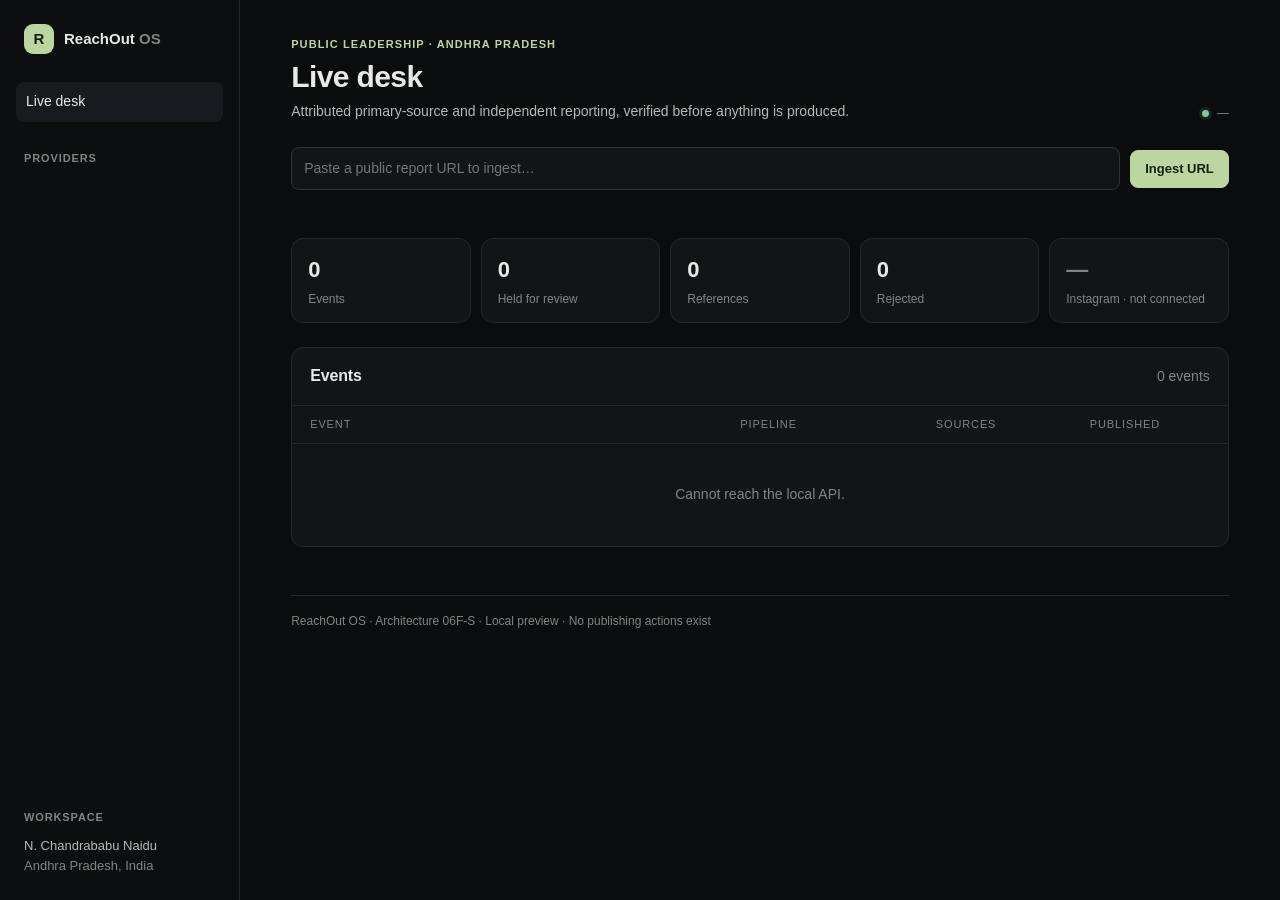
==== commit 78112543: "Implement hardened source acquisition" ====
--- a/index.html
+++ b/index.html
@@ -88,7 +88,7 @@
         <div id="room-content" class="room-content" aria-live="polite"></div>
       </section>
 
-      <footer class="foot">ReachOut OS · Architecture 06C · Local preview · No publishing actions exist</footer>
+      <footer class="foot">ReachOut OS · Architecture 06F-S · Local preview · No publishing actions exist</footer>
     </main>
   </div>
   <div id="lightbox" class="lightbox" hidden><img alt="Generated media, full size"><button type="button" class="btn ghost" id="lightbox-close">Close</button></div>
--- a/style.css
+++ b/style.css
@@ -153,6 +153,9 @@
 .action-bar .action-copy strong { font-size: 13px; }
 .action-bar .action-copy span { font-size: 12px; color: var(--muted); }
 .action-bar label { display: flex; align-items: center; gap: 8px; font-size: 12px; color: var(--text-2); }
+.action-bar .evidence-url-control { min-width: min(320px, 100%); }
+.action-bar .evidence-url-control input { min-width: 190px; width: min(260px, 42vw); padding: 8px 10px; }
+.discovery-claim .facts { margin-top: 10px; }
 .action-progress { font-size: 12px; color: var(--info); flex-basis: 100%; }
 .action-progress:empty { display: none; }
 
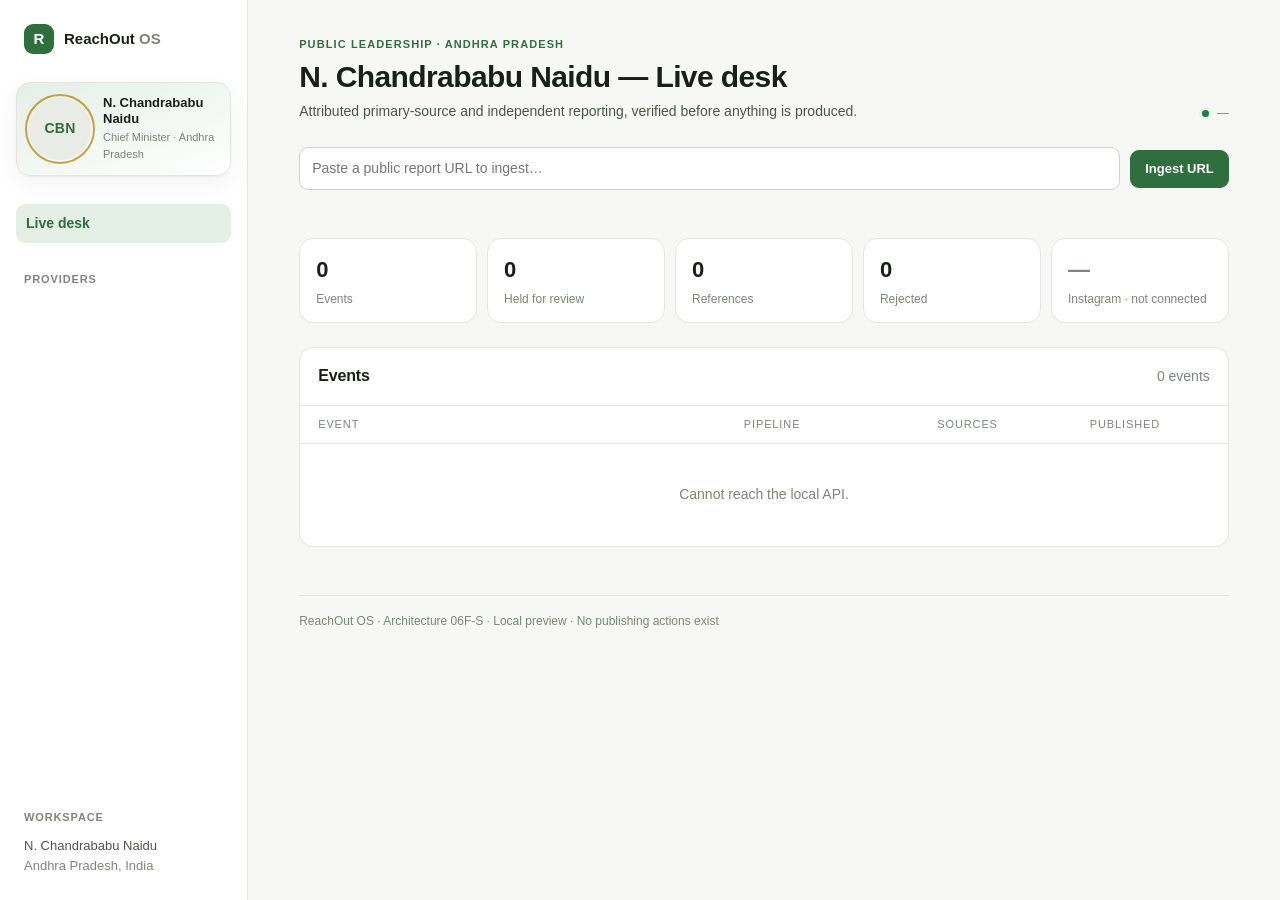
==== commit 33e5626d: "CBN desk branding, friendlier reel narration, smaller type, tidier history - Sidebar/home: add an N." ====
--- a/index.html
+++ b/index.html
@@ -10,6 +10,20 @@
   <div class="shell">
     <aside class="sidebar">
       <div class="brand"><span class="mark">R</span><span>ReachOut <span class="muted">OS</span></span></div>
+
+      <div class="leader-card">
+        <div class="leader-avatar">
+          <img id="leader-photo" alt="N. Chandrababu Naidu" hidden>
+          <span id="leader-initials" class="leader-initials">CBN</span>
+          <span class="leader-ring"></span>
+        </div>
+        <div class="leader-meta">
+          <div class="leader-name">N. Chandrababu Naidu</div>
+          <div class="leader-role">Chief Minister · Andhra Pradesh</div>
+          <div class="leader-tdp" id="leader-tdp" hidden><img id="leader-tdp-img" alt="Telugu Desam Party"></div>
+        </div>
+      </div>
+
       <nav>
         <button class="nav-item active" id="nav-desk" type="button">Live desk</button>
       </nav>
@@ -30,7 +44,7 @@
         <header class="page-head">
           <div>
             <div class="eyebrow">Public leadership · Andhra Pradesh</div>
-            <h1>Live desk</h1>
+            <h1>N. Chandrababu Naidu — Live desk</h1>
             <p class="lede">Attributed primary-source and independent reporting, verified before anything is produced.</p>
           </div>
           <div class="head-meta"><span class="live-dot"></span><span id="clock">—</span></div>
@@ -81,6 +95,7 @@
           <button data-tab="decision" type="button" role="tab">Decision</button>
           <button data-tab="package" type="button" role="tab">Package</button>
           <button data-tab="media" type="button" role="tab">Media</button>
+          <button data-tab="distribution" type="button" role="tab">Distribution</button>
           <button data-tab="activity" type="button" role="tab">Activity</button>
         </div>
 
--- a/style.css
+++ b/style.css
@@ -1,26 +1,29 @@
 :root {
-  --bg: #0b0c0e;
-  --surface: #121417;
-  --surface-2: #171a1e;
-  --surface-3: #1d2126;
-  --border: #23272c;
-  --border-strong: #2f343a;
-  --text: #e9eae6;
-  --text-2: #b4b9b5;
-  --muted: #7f8682;
-  --accent: #bcd6a2;
-  --accent-ink: #16200f;
-  --good: #83c99b;
-  --good-bg: rgba(131, 201, 155, .12);
-  --warn: #e5bb6b;
-  --warn-bg: rgba(229, 187, 107, .12);
-  --bad: #e7807f;
-  --bad-bg: rgba(231, 128, 127, .12);
-  --info: #93b7e6;
-  --info-bg: rgba(147, 183, 230, .12);
-  --neutral-bg: rgba(255, 255, 255, .06);
-  --radius: 12px;
-  --radius-sm: 8px;
+  --bg: #f7f8f6;
+  --surface: #ffffff;
+  --surface-2: #f2f4f0;
+  --surface-3: #e9ece6;
+  --border: #e3e6df;
+  --border-strong: #cfd4c9;
+  --text: #1b1f1a;
+  --text-2: #4d554b;
+  --muted: #7c8579;
+  --accent: #2f6f3e;
+  --accent-soft: #e4efe6;
+  --accent-ink: #ffffff;
+  --good: #1f7a44;
+  --good-bg: #e6f4ea;
+  --warn: #9a6a12;
+  --warn-bg: #fbf1dc;
+  --bad: #b03030;
+  --bad-bg: #fbe9e9;
+  --info: #2b5fa8;
+  --info-bg: #e8f0fb;
+  --neutral-bg: #eef0ec;
+  --gold: #b8860b;
+  --shadow: 0 1px 2px rgba(20, 26, 18, .04), 0 8px 24px rgba(20, 26, 18, .05);
+  --radius: 14px;
+  --radius-sm: 9px;
   font-family: Inter, ui-sans-serif, -apple-system, BlinkMacSystemFont, "Segoe UI", sans-serif;
   color: var(--text);
   background: var(--bg);
@@ -28,7 +31,7 @@
   -webkit-font-smoothing: antialiased;
 }
 * { box-sizing: border-box; }
-body { margin: 0; font-size: 14px; line-height: 1.55; }
+body { margin: 0; font-size: 14px; line-height: 1.55; background: var(--bg); color: var(--text); }
 button, input, select { font: inherit; color: inherit; }
 a { color: var(--info); text-decoration: none; }
 a:hover { text-decoration: underline; }
@@ -38,14 +41,28 @@
 [hidden] { display: none !important; }
 
 /* Shell */
-.shell { min-height: 100vh; display: grid; grid-template-columns: 240px minmax(0, 1fr); }
-.sidebar { position: sticky; top: 0; height: 100vh; border-right: 1px solid var(--border); padding: 24px 16px; display: flex; flex-direction: column; gap: 28px; background: #0d0e10; }
+.shell { min-height: 100vh; display: grid; grid-template-columns: 248px minmax(0, 1fr); }
+.sidebar { position: sticky; top: 0; height: 100vh; border-right: 1px solid var(--border); padding: 24px 16px; display: flex; flex-direction: column; gap: 28px; background: var(--surface); }
 .brand { display: flex; align-items: center; gap: 10px; font-weight: 650; font-size: 15px; padding: 0 8px; }
 .mark { display: grid; place-items: center; width: 30px; height: 30px; border-radius: 9px; background: var(--accent); color: var(--accent-ink); font-weight: 800; }
 nav { display: grid; gap: 2px; }
-.nav-item { text-align: left; background: none; border: 0; border-radius: var(--radius-sm); padding: 9px 10px; color: var(--text-2); cursor: pointer; }
-.nav-item:hover, .nav-item.active { background: var(--surface-2); color: var(--text); }
+.nav-item { text-align: left; background: none; border: 0; border-radius: var(--radius-sm); padding: 9px 10px; color: var(--text-2); cursor: pointer; font-weight: 500; }
+.nav-item:hover { background: var(--surface-2); color: var(--text); }
+.nav-item.active { background: var(--accent-soft); color: var(--accent); font-weight: 600; }
 .side-section, .side-foot { padding: 0 8px; }
+
+/* Leader card (workspace identity) */
+.leader-card { display: flex; gap: 12px; align-items: center; padding: 12px; border: 1px solid var(--border); border-radius: var(--radius); background: linear-gradient(160deg, var(--accent-soft), var(--surface)); box-shadow: var(--shadow); }
+.leader-avatar { position: relative; width: 62px; height: 62px; flex: none; }
+.leader-avatar img, .leader-initials { width: 62px; height: 62px; border-radius: 50%; object-fit: cover; display: grid; place-items: center; background: var(--surface-3); color: var(--accent); font-weight: 800; letter-spacing: .02em; }
+.leader-ring { position: absolute; inset: -4px; border-radius: 50%; border: 2px solid var(--gold); opacity: .75; pointer-events: none; }
+.leader-meta { min-width: 0; display: grid; gap: 1px; }
+.leader-name { font-weight: 650; font-size: 13px; line-height: 1.25; }
+.leader-role { font-size: 11px; color: var(--muted); }
+.leader-tdp { margin-top: 5px; }
+.leader-tdp img { width: 26px; height: 26px; border-radius: 5px; object-fit: cover; box-shadow: var(--shadow); }
+.leader-card { animation: leaderIn .5s cubic-bezier(.2, .8, .2, 1) both; }
+@keyframes leaderIn { from { opacity: 0; transform: translateY(-6px) scale(.98); } to { opacity: 1; transform: none; } }
 .side-label { font-size: 11px; text-transform: uppercase; letter-spacing: .08em; color: var(--muted); margin-bottom: 10px; font-weight: 600; }
 .provider-list { list-style: none; margin: 0; padding: 0; display: grid; gap: 8px; }
 .provider-list li { display: flex; align-items: center; justify-content: space-between; gap: 8px; font-size: 13px; color: var(--text-2); }
@@ -53,8 +70,28 @@
 .side-foot { margin-top: auto; font-size: 13px; color: var(--text-2); }
 
 main { padding: 36px clamp(24px, 4vw, 64px) 24px; max-width: 1320px; width: 100%; }
-.view { animation: fade .18s ease-out; }
-@keyframes fade { from { opacity: 0; transform: translateY(4px); } to { opacity: 1; transform: none; } }
+.view { animation: fade .22s ease-out; }
+@keyframes fade { from { opacity: 0; transform: translateY(6px); } to { opacity: 1; transform: none; } }
+
+/* Entrance + interaction polish */
+.card { animation: rise .28s cubic-bezier(.2, .8, .2, 1) both; }
+.card:nth-child(2) { animation-delay: .03s; }
+.card:nth-child(3) { animation-delay: .06s; }
+.card:nth-child(4) { animation-delay: .09s; }
+@keyframes rise { from { opacity: 0; transform: translateY(10px); } to { opacity: 1; transform: none; } }
+.event-row { transition: background .12s, transform .12s, box-shadow .12s; }
+.event-row:hover { transform: translateX(2px); box-shadow: inset 3px 0 0 var(--accent); }
+.stat { transition: transform .14s, box-shadow .14s; }
+.stat:hover { transform: translateY(-2px); box-shadow: var(--shadow); }
+.step button { transition: transform .14s, border-color .14s, box-shadow .14s, background .14s; }
+.step button:hover { transform: translateY(-2px); box-shadow: var(--shadow); }
+.pill { transition: transform .12s; }
+.tabs button { transition: color .14s, border-color .14s; }
+.disclosure > summary { transition: color .14s; }
+.disclosure > summary:hover { color: var(--text); }
+@media (prefers-reduced-motion: reduce) {
+  *, *::before, *::after { animation-duration: .001ms !important; transition-duration: .001ms !important; }
+}
 
 /* Headings */
 .eyebrow { font-size: 11px; letter-spacing: .1em; text-transform: uppercase; color: var(--accent); font-weight: 650; }
@@ -67,16 +104,16 @@
 .live-dot { width: 7px; height: 7px; border-radius: 50%; background: var(--good); box-shadow: 0 0 0 3px var(--good-bg); }
 
 /* Buttons */
-.btn { display: inline-flex; align-items: center; justify-content: center; gap: 8px; border: 1px solid var(--border-strong); background: var(--surface-2); color: var(--text); border-radius: var(--radius-sm); padding: 8px 14px; cursor: pointer; font-weight: 550; font-size: 13px; white-space: nowrap; transition: background .12s, border-color .12s; }
-.btn:hover:not(:disabled) { background: var(--surface-3); border-color: #3b4148; }
+.btn { display: inline-flex; align-items: center; justify-content: center; gap: 8px; border: 1px solid var(--border-strong); background: var(--surface); color: var(--text); border-radius: var(--radius-sm); padding: 8px 14px; cursor: pointer; font-weight: 550; font-size: 13px; white-space: nowrap; transition: background .12s, border-color .12s, box-shadow .12s; }
+.btn:hover:not(:disabled) { background: var(--surface-2); border-color: var(--border-strong); box-shadow: var(--shadow); }
 .btn.primary { background: var(--accent); border-color: var(--accent); color: var(--accent-ink); }
-.btn.primary:hover:not(:disabled) { background: #cde3b6; }
+.btn.primary:hover:not(:disabled) { background: #357c46; }
 .btn.ghost { background: transparent; }
-.btn:disabled, .btn.primary:disabled { background: var(--surface-2); border-color: var(--border); color: var(--muted); cursor: not-allowed; }
+.btn:disabled, .btn.primary:disabled { background: var(--surface-2); border-color: var(--border); color: var(--muted); cursor: not-allowed; box-shadow: none; }
 .back-link { background: none; border: 0; color: var(--muted); cursor: pointer; padding: 0; margin-bottom: 14px; font-size: 13px; }
 .back-link:hover { color: var(--text); }
-select, input[type="url"] { background: var(--surface); border: 1px solid var(--border-strong); border-radius: var(--radius-sm); padding: 8px 10px; outline: none; }
-select:focus, input:focus, .btn:focus-visible, .tabs button:focus-visible { border-color: var(--accent); box-shadow: 0 0 0 3px rgba(188, 214, 162, .18); outline: none; }
+select, input[type="url"] { background: var(--surface); border: 1px solid var(--border-strong); border-radius: var(--radius-sm); padding: 8px 10px; outline: none; color: var(--text); }
+select:focus, input:focus, .btn:focus-visible, .tabs button:focus-visible { border-color: var(--accent); box-shadow: 0 0 0 3px rgba(47, 111, 62, .16); outline: none; }
 
 /* Ingest + stats */
 .ingest { display: flex; gap: 10px; align-items: center; flex-wrap: wrap; margin-bottom: 20px; }
@@ -234,8 +271,8 @@
 
 /* Media */
 .media-layout { display: grid; grid-template-columns: minmax(0, 1.1fr) minmax(300px, .9fr); gap: 16px; align-items: start; }
-.preview-frame { position: relative; background: #0e1012 repeating-conic-gradient(#15181b 0% 25%, #0f1113 0% 50%) 50% / 24px 24px; border: 1px solid var(--border); border-radius: var(--radius); display: grid; place-items: center; padding: 18px; min-height: 360px; }
-.preview-frame img { display: block; max-width: 100%; max-height: 68vh; border-radius: 6px; box-shadow: 0 12px 40px rgba(0, 0, 0, .45); cursor: zoom-in; }
+.preview-frame { position: relative; background: var(--surface-2) repeating-conic-gradient(#e9ece6 0% 25%, #f2f4f0 0% 50%) 50% / 24px 24px; border: 1px solid var(--border); border-radius: var(--radius); display: grid; place-items: center; padding: 18px; min-height: 360px; }
+.preview-frame img { display: block; max-width: 100%; max-height: 68vh; border-radius: 8px; box-shadow: 0 12px 40px rgba(20, 26, 18, .18); cursor: zoom-in; }
 .preview-frame video, .preview-frame audio { max-width: 100%; }
 .preview-badge { position: absolute; top: 14px; left: 14px; }
 .preview-actions { position: absolute; top: 14px; right: 14px; display: flex; gap: 6px; }
@@ -244,7 +281,8 @@
 .version-thumb { width: 64px; height: 80px; border-radius: 6px; border: 1px solid var(--border); overflow: hidden; padding: 0; cursor: pointer; background: var(--surface-2); position: relative; }
 .version-thumb img { width: 100%; height: 100%; object-fit: cover; display: block; }
 .version-thumb.selected { border-color: var(--accent); box-shadow: 0 0 0 2px rgba(188, 214, 162, .35); }
-.version-thumb span { position: absolute; bottom: 2px; right: 4px; font-size: 10px; background: rgba(0, 0, 0, .65); padding: 0 4px; border-radius: 3px; }
+.version-thumb span { position: absolute; bottom: 2px; right: 4px; font-size: 10px; background: rgba(20, 26, 18, .72); color: #fff; padding: 0 4px; border-radius: 3px; }
+.version-thumb:hover { border-color: var(--accent); }
 .qa-list { list-style: none; margin: 0; padding: 0; display: grid; gap: 2px; }
 .qa-list li { display: grid; grid-template-columns: 22px minmax(0, 1fr) auto; gap: 10px; align-items: start; padding: 10px 0; border-bottom: 1px solid var(--border); }
 .qa-list li:last-child { border-bottom: 0; }
@@ -261,7 +299,7 @@
 .cost-row .val { text-align: right; color: var(--text-2); font-variant-numeric: tabular-nums; }
 
 /* Lightbox */
-.lightbox { position: fixed; inset: 0; background: rgba(5, 6, 7, .9); display: grid; place-items: center; z-index: 50; padding: 32px; }
+.lightbox { position: fixed; inset: 0; background: rgba(20, 26, 18, .88); display: grid; place-items: center; z-index: 50; padding: 32px; }
 .lightbox img { max-width: 92vw; max-height: 86vh; border-radius: 8px; }
 .lightbox .btn { position: absolute; top: 20px; right: 20px; }
 
@@ -281,19 +319,43 @@
   .stepper { grid-template-columns: repeat(2, minmax(0, 1fr)); }
   .timeline li { grid-template-columns: 80px 14px minmax(0, 1fr); }
 }
-.preview-badge .pill, .preview-actions .btn { background: rgba(11, 12, 14, .82); backdrop-filter: blur(6px); border: 1px solid rgba(255, 255, 255, .12); }
+.preview-badge .pill, .preview-actions .btn { background: rgba(255, 255, 255, .92); backdrop-filter: blur(6px); border: 1px solid var(--border); box-shadow: var(--shadow); }
 .preview-actions .btn { color: var(--text); }
-.preview-video { display: block; max-width: 100%; max-height: 68vh; border-radius: 6px; background: #000; box-shadow: 0 12px 40px rgba(0, 0, 0, .45); }
-.video-tile { width: 100%; height: 100%; display: grid; place-items: center; font-size: 18px; color: var(--accent); background: #0e1012; }
+.preview-video { display: block; max-width: 100%; max-height: 68vh; border-radius: 8px; background: #000; box-shadow: 0 12px 40px rgba(20, 26, 18, .18); }
+.video-tile { width: 100%; height: 100%; display: grid; place-items: center; font-size: 18px; color: var(--accent); background: var(--surface-3); }
 .video-action { display: grid; gap: 6px; margin: 4px 0 14px; justify-items: start; }
 .video-action .action-progress { flex-basis: auto; }
 .review-workflow { display: grid; gap: 9px; padding: 14px 0; border-top: 1px solid var(--border); }
 .review-actions { display: flex; flex-wrap: wrap; gap: 8px; }
-.paid-dialog { width: min(560px, calc(100vw - 32px)); padding: 0; border: 1px solid var(--border); border-radius: 18px; background: var(--surface); color: var(--ink); box-shadow: 0 24px 80px #0008; }
-.paid-dialog::backdrop { background: #101814b8; backdrop-filter: blur(4px); }
+.paid-dialog { width: min(560px, calc(100vw - 32px)); padding: 0; border: 1px solid var(--border); border-radius: 18px; background: var(--surface); color: var(--text); box-shadow: 0 24px 80px rgba(20, 26, 18, .22); }
+.paid-dialog::backdrop { background: rgba(20, 26, 18, .42); backdrop-filter: blur(4px); }
 .paid-dialog-content { display: grid; gap: 14px; padding: 22px; }
 .paid-dialog-content h2 { margin: 0; }
 .paid-dialog-content .facts { margin: 0; }
 .confirmation-source { overflow: hidden; max-height: 240px; border-radius: 12px; background: var(--surface-2); }
 .confirmation-source img { width: 100%; height: 240px; object-fit: contain; display: block; }
 .dialog-actions { display: flex; justify-content: flex-end; gap: 10px; }
+.pre-wrap { white-space: pre-wrap; }
+.publish-controls { display: flex; flex-wrap: wrap; gap: 8px; align-items: center; margin: 6px 0; }
+.schedule-input { background: var(--surface); border: 1px solid var(--border-strong); border-radius: var(--radius-sm); padding: 7px 9px; color: var(--text); }
+.final-reel-section { margin-top: 24px; display: grid; gap: 16px; }
+.reel-card { display: block; }
+.reel-current { border: 1px solid var(--accent); box-shadow: 0 0 0 3px var(--accent-soft); }
+.reel-current-tag { position: absolute; top: 14px; right: 14px; }
+.reel-history { display: grid; gap: 8px; }
+.reel-history-row { display: grid; grid-template-columns: 34px minmax(0, 1fr) auto auto; align-items: center; gap: 12px; padding: 10px 12px; border: 1px solid var(--border); border-radius: var(--radius-sm); background: var(--surface); }
+.reel-history-index { display: grid; place-items: center; width: 30px; height: 30px; border-radius: 8px; background: var(--surface-3); color: var(--muted); font-size: 12px; font-weight: 650; }
+.reel-history-main { min-width: 0; }
+.reel-history-id { font-family: ui-monospace, "SF Mono", Menlo, monospace; font-size: 12px; color: var(--text); }
+.reel-history-sub { font-size: 11px; color: var(--muted); }
+.reel-history-review { font-size: 12px; color: var(--text-2); white-space: nowrap; }
+.reel-history-row .pill { margin: 0; }
+.reel-section-head { display: flex; align-items: center; justify-content: space-between; gap: 12px; flex-wrap: wrap; margin-bottom: 4px; }
+.reel-section-head h2 { font-size: 17px; }
+.reference-block { border-top: 1px solid var(--border); padding: 12px 0; }
+.reference-block h3 { margin: 0 0 8px; font-size: 14px; }
+.reference-select { display: flex; align-items: center; gap: 12px; flex-wrap: wrap; margin-bottom: 8px; }
+.reference-thumb { width: 72px; height: 72px; object-fit: cover; border-radius: var(--radius-sm); border: 1px solid var(--border-strong); }
+.reference-grid { display: grid; grid-template-columns: repeat(auto-fit, minmax(180px, 1fr)); gap: 8px; margin-bottom: 8px; }
+.reference-grid input, .reference-grid select { background: var(--surface); border: 1px solid var(--border-strong); border-radius: var(--radius-sm); padding: 7px 9px; color: var(--text); }
+.reference-grid input[type=file] { grid-column: 1 / -1; }
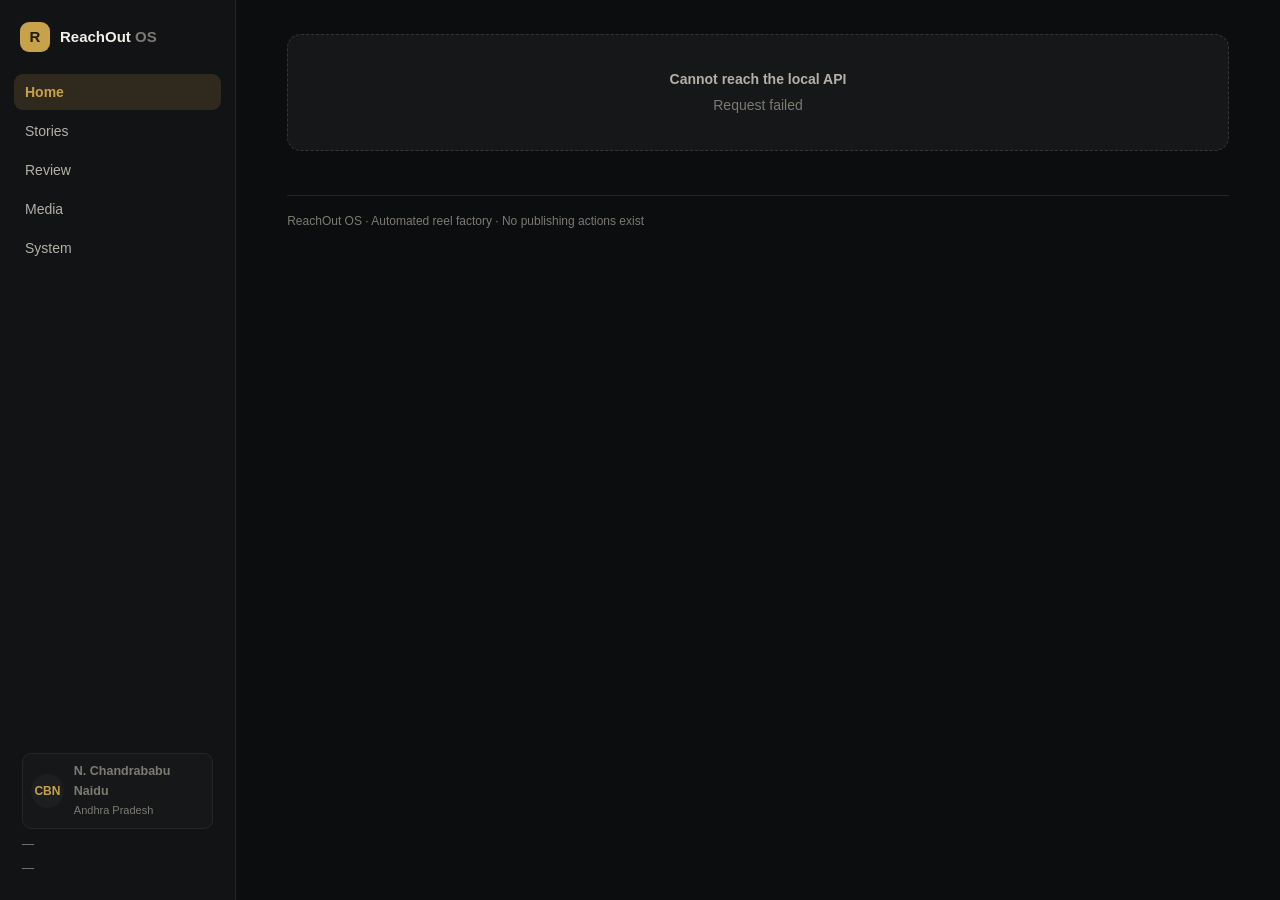
==== commit bc5669c2: "Architecture 07: automated reel factory + premium minimal UI Backend (AUTO_REEL_PIPELINE_V1): - reel" ====
--- a/index.html
+++ b/index.html
@@ -3,110 +3,40 @@
 <head>
   <meta charset="utf-8">
   <meta name="viewport" content="width=device-width, initial-scale=1">
-  <title>ReachOut — N. Chandrababu Naidu Live Desk</title>
+  <title>ReachOut OS</title>
   <link rel="stylesheet" href="/style.css">
 </head>
 <body>
   <div class="shell">
-    <aside class="sidebar">
+    <aside class="rail">
       <div class="brand"><span class="mark">R</span><span>ReachOut <span class="muted">OS</span></span></div>
-
-      <div class="leader-card">
-        <div class="leader-avatar">
+      <nav id="rail-nav" aria-label="Primary">
+        <button class="nav-item active" data-page="home" type="button">Home</button>
+        <button class="nav-item" data-page="stories" type="button">Stories</button>
+        <button class="nav-item" data-page="review" type="button">Review</button>
+        <button class="nav-item" data-page="media" type="button">Media</button>
+        <button class="nav-item" data-page="system" type="button">System</button>
+      </nav>
+      <div class="rail-foot">
+        <div class="leader-mini">
           <img id="leader-photo" alt="N. Chandrababu Naidu" hidden>
-          <span id="leader-initials" class="leader-initials">CBN</span>
-          <span class="leader-ring"></span>
+          <span id="leader-initials" class="initial">CBN</span>
+          <span>
+            <span class="n">N. Chandrababu Naidu</span><br>
+            <span class="r">Andhra Pradesh</span>
+          </span>
         </div>
-        <div class="leader-meta">
-          <div class="leader-name">N. Chandrababu Naidu</div>
-          <div class="leader-role">Chief Minister · Andhra Pradesh</div>
-          <div class="leader-tdp" id="leader-tdp" hidden><img id="leader-tdp-img" alt="Telugu Desam Party"></div>
-        </div>
-      </div>
-
-      <nav>
-        <button class="nav-item active" id="nav-desk" type="button">Live desk</button>
-      </nav>
-      <div class="side-section">
-        <div class="side-label">Providers</div>
-        <ul class="provider-list" id="provider-list"></ul>
-      </div>
-      <div class="side-foot">
-        <div class="side-label">Workspace</div>
-        <div>N. Chandrababu Naidu</div>
-        <div class="muted">Andhra Pradesh, India</div>
+        <div id="standard-tag" class="muted">—</div>
+        <div id="clock" class="muted">—</div>
       </div>
     </aside>
 
     <main>
-      <!-- Desk view -->
-      <section id="desk-view" class="view">
-        <header class="page-head">
-          <div>
-            <div class="eyebrow">Public leadership · Andhra Pradesh</div>
-            <h1>N. Chandrababu Naidu — Live desk</h1>
-            <p class="lede">Attributed primary-source and independent reporting, verified before anything is produced.</p>
-          </div>
-          <div class="head-meta"><span class="live-dot"></span><span id="clock">—</span></div>
-        </header>
-
-        <form class="ingest" id="ingest-form" autocomplete="off">
-          <label class="sr-only" for="ingest-url">Public report URL</label>
-          <input id="ingest-url" type="url" placeholder="Paste a public report URL to ingest…" required>
-          <button id="ingest" type="submit" class="btn primary">Ingest URL</button>
-          <span id="ingest-status" class="form-status" aria-live="polite"></span>
-        </form>
-
-        <div class="stat-row">
-          <div class="stat"><span class="stat-value" id="discovered-event-count">0</span><span class="stat-label">Events</span></div>
-          <div class="stat"><span class="stat-value" id="review-count">0</span><span class="stat-label">Held for review</span></div>
-          <div class="stat"><span class="stat-value" id="reference-count">0</span><span class="stat-label">References</span></div>
-          <div class="stat"><span class="stat-value" id="rejected-count">0</span><span class="stat-label">Rejected</span></div>
-          <div class="stat stat-muted"><span class="stat-value">—</span><span class="stat-label">Instagram · not connected</span></div>
-        </div>
-
-        <div class="panel">
-          <div class="panel-head">
-            <h2>Events</h2>
-            <span class="muted" id="event-count">0 events</span>
-          </div>
-          <div class="event-table-head"><span>Event</span><span>Pipeline</span><span>Sources</span><span>Published</span></div>
-          <div id="event-list" class="event-list"></div>
-        </div>
-      </section>
-
-      <!-- Event view -->
-      <section id="event-view" class="view" hidden>
-        <button class="back-link" id="close-room" type="button">← Live desk</button>
-        <header class="event-head">
-          <div>
-            <div class="eyebrow" id="room-eyebrow">Event</div>
-            <h1 id="room-title">Event</h1>
-            <div class="chip-row" id="room-meta"></div>
-          </div>
-        </header>
-
-        <ol class="stepper" id="stepper" aria-label="Pipeline progress"></ol>
-
-        <div class="tabs" role="tablist" id="tabs">
-          <button data-tab="overview" type="button" role="tab">Overview</button>
-          <button data-tab="evidence" type="button" role="tab">Evidence</button>
-          <button data-tab="verification" type="button" role="tab">Verification</button>
-          <button data-tab="decision" type="button" role="tab">Decision</button>
-          <button data-tab="package" type="button" role="tab">Package</button>
-          <button data-tab="media" type="button" role="tab">Media</button>
-          <button data-tab="distribution" type="button" role="tab">Distribution</button>
-          <button data-tab="activity" type="button" role="tab">Activity</button>
-        </div>
-
-        <div id="action-bar" class="action-bar"></div>
-        <div id="room-content" class="room-content" aria-live="polite"></div>
-      </section>
-
-      <footer class="foot">ReachOut OS · Architecture 06F-S · Local preview · No publishing actions exist</footer>
+      <div id="page-root" aria-live="polite"></div>
+      <footer class="foot">ReachOut OS · Automated reel factory · No publishing actions exist</footer>
     </main>
   </div>
-  <div id="lightbox" class="lightbox" hidden><img alt="Generated media, full size"><button type="button" class="btn ghost" id="lightbox-close">Close</button></div>
+  <div id="lightbox" class="lightbox" hidden><img alt="Full size"><button type="button" class="btn ghost" id="lightbox-close">Close</button></div>
   <script src="/app.js"></script>
 </body>
 </html>
--- a/style.css
+++ b/style.css
@@ -1,361 +1,227 @@
+/* ReachOut OS — premium minimal editorial UI (Architecture 07) */
 :root {
-  --bg: #f7f8f6;
-  --surface: #ffffff;
-  --surface-2: #f2f4f0;
-  --surface-3: #e9ece6;
-  --border: #e3e6df;
-  --border-strong: #cfd4c9;
-  --text: #1b1f1a;
-  --text-2: #4d554b;
-  --muted: #7c8579;
-  --accent: #2f6f3e;
-  --accent-soft: #e4efe6;
-  --accent-ink: #ffffff;
-  --good: #1f7a44;
-  --good-bg: #e6f4ea;
-  --warn: #9a6a12;
-  --warn-bg: #fbf1dc;
-  --bad: #b03030;
-  --bad-bg: #fbe9e9;
-  --info: #2b5fa8;
-  --info-bg: #e8f0fb;
-  --neutral-bg: #eef0ec;
-  --gold: #b8860b;
-  --shadow: 0 1px 2px rgba(20, 26, 18, .04), 0 8px 24px rgba(20, 26, 18, .05);
+  --bg: #0c0d0e;
+  --bg-2: #121314;
+  --surface: #161718;
+  --surface-2: #1c1e1f;
+  --border: #242627;
+  --border-strong: #333638;
+  --text: #f2efe9;
+  --text-2: #b4b0a8;
+  --muted: #7d7a73;
+  --gold: #c8a24a;
+  --gold-soft: rgba(200, 162, 74, .16);
+  --good: #86c79a;
+  --good-bg: rgba(134, 199, 154, .12);
+  --warn: #d9b06a;
+  --warn-bg: rgba(217, 176, 106, .12);
+  --bad: #d98a83;
+  --bad-bg: rgba(217, 138, 131, .12);
+  --info: #9ab6d6;
   --radius: 14px;
   --radius-sm: 9px;
+  --shadow: 0 1px 2px rgba(0,0,0,.4), 0 10px 30px rgba(0,0,0,.28);
+  --mono: ui-monospace, "SF Mono", Menlo, monospace;
   font-family: Inter, ui-sans-serif, -apple-system, BlinkMacSystemFont, "Segoe UI", sans-serif;
   color: var(--text);
   background: var(--bg);
-  font-synthesis: none;
   -webkit-font-smoothing: antialiased;
 }
 * { box-sizing: border-box; }
 body { margin: 0; font-size: 14px; line-height: 1.55; background: var(--bg); color: var(--text); }
-button, input, select { font: inherit; color: inherit; }
-a { color: var(--info); text-decoration: none; }
+a { color: var(--gold); text-decoration: none; }
 a:hover { text-decoration: underline; }
-code, .mono { font-family: ui-monospace, "SF Mono", Menlo, monospace; font-size: 12px; }
+code, .mono { font-family: var(--mono); font-size: 12px; }
+.muted { color: var(--muted); }
 .sr-only { position: absolute; width: 1px; height: 1px; overflow: hidden; clip: rect(0 0 0 0); }
-.muted { color: var(--muted); }
 [hidden] { display: none !important; }
 
-/* Shell */
-.shell { min-height: 100vh; display: grid; grid-template-columns: 248px minmax(0, 1fr); }
-.sidebar { position: sticky; top: 0; height: 100vh; border-right: 1px solid var(--border); padding: 24px 16px; display: flex; flex-direction: column; gap: 28px; background: var(--surface); }
-.brand { display: flex; align-items: center; gap: 10px; font-weight: 650; font-size: 15px; padding: 0 8px; }
-.mark { display: grid; place-items: center; width: 30px; height: 30px; border-radius: 9px; background: var(--accent); color: var(--accent-ink); font-weight: 800; }
-nav { display: grid; gap: 2px; }
-.nav-item { text-align: left; background: none; border: 0; border-radius: var(--radius-sm); padding: 9px 10px; color: var(--text-2); cursor: pointer; font-weight: 500; }
+.shell { min-height: 100vh; display: grid; grid-template-columns: 236px minmax(0, 1fr); }
+.rail { position: sticky; top: 0; height: 100vh; display: flex; flex-direction: column; gap: 22px;
+  padding: 22px 14px; background: var(--bg-2); border-right: 1px solid var(--border); }
+.brand { display: flex; align-items: center; gap: 10px; font-weight: 650; font-size: 15px; padding: 0 6px; }
+.mark { display: grid; place-items: center; width: 30px; height: 30px; border-radius: 9px; background: var(--gold); color: #201a09; font-weight: 800; }
+.rail nav { display: grid; gap: 3px; }
+.nav-item { text-align: left; background: none; border: 0; border-radius: var(--radius-sm); padding: 10px 11px;
+  color: var(--text-2); cursor: pointer; font-weight: 500; font-size: 14px; transition: background .16s, color .16s; }
 .nav-item:hover { background: var(--surface-2); color: var(--text); }
-.nav-item.active { background: var(--accent-soft); color: var(--accent); font-weight: 600; }
-.side-section, .side-foot { padding: 0 8px; }
-
-/* Leader card (workspace identity) */
-.leader-card { display: flex; gap: 12px; align-items: center; padding: 12px; border: 1px solid var(--border); border-radius: var(--radius); background: linear-gradient(160deg, var(--accent-soft), var(--surface)); box-shadow: var(--shadow); }
-.leader-avatar { position: relative; width: 62px; height: 62px; flex: none; }
-.leader-avatar img, .leader-initials { width: 62px; height: 62px; border-radius: 50%; object-fit: cover; display: grid; place-items: center; background: var(--surface-3); color: var(--accent); font-weight: 800; letter-spacing: .02em; }
-.leader-ring { position: absolute; inset: -4px; border-radius: 50%; border: 2px solid var(--gold); opacity: .75; pointer-events: none; }
-.leader-meta { min-width: 0; display: grid; gap: 1px; }
-.leader-name { font-weight: 650; font-size: 13px; line-height: 1.25; }
-.leader-role { font-size: 11px; color: var(--muted); }
-.leader-tdp { margin-top: 5px; }
-.leader-tdp img { width: 26px; height: 26px; border-radius: 5px; object-fit: cover; box-shadow: var(--shadow); }
-.leader-card { animation: leaderIn .5s cubic-bezier(.2, .8, .2, 1) both; }
-@keyframes leaderIn { from { opacity: 0; transform: translateY(-6px) scale(.98); } to { opacity: 1; transform: none; } }
-.side-label { font-size: 11px; text-transform: uppercase; letter-spacing: .08em; color: var(--muted); margin-bottom: 10px; font-weight: 600; }
-.provider-list { list-style: none; margin: 0; padding: 0; display: grid; gap: 8px; }
-.provider-list li { display: flex; align-items: center; justify-content: space-between; gap: 8px; font-size: 13px; color: var(--text-2); }
-.provider-list small { font-size: 11px; color: var(--muted); }
-.side-foot { margin-top: auto; font-size: 13px; color: var(--text-2); }
-
-main { padding: 36px clamp(24px, 4vw, 64px) 24px; max-width: 1320px; width: 100%; }
-.view { animation: fade .22s ease-out; }
-@keyframes fade { from { opacity: 0; transform: translateY(6px); } to { opacity: 1; transform: none; } }
-
-/* Entrance + interaction polish */
-.card { animation: rise .28s cubic-bezier(.2, .8, .2, 1) both; }
-.card:nth-child(2) { animation-delay: .03s; }
-.card:nth-child(3) { animation-delay: .06s; }
-.card:nth-child(4) { animation-delay: .09s; }
-@keyframes rise { from { opacity: 0; transform: translateY(10px); } to { opacity: 1; transform: none; } }
-.event-row { transition: background .12s, transform .12s, box-shadow .12s; }
-.event-row:hover { transform: translateX(2px); box-shadow: inset 3px 0 0 var(--accent); }
-.stat { transition: transform .14s, box-shadow .14s; }
-.stat:hover { transform: translateY(-2px); box-shadow: var(--shadow); }
-.step button { transition: transform .14s, border-color .14s, box-shadow .14s, background .14s; }
-.step button:hover { transform: translateY(-2px); box-shadow: var(--shadow); }
-.pill { transition: transform .12s; }
-.tabs button { transition: color .14s, border-color .14s; }
-.disclosure > summary { transition: color .14s; }
-.disclosure > summary:hover { color: var(--text); }
-@media (prefers-reduced-motion: reduce) {
-  *, *::before, *::after { animation-duration: .001ms !important; transition-duration: .001ms !important; }
-}
-
-/* Headings */
-.eyebrow { font-size: 11px; letter-spacing: .1em; text-transform: uppercase; color: var(--accent); font-weight: 650; }
-h1 { font-size: 30px; font-weight: 600; letter-spacing: -.02em; margin: 6px 0 6px; line-height: 1.2; }
-h2 { font-size: 16px; font-weight: 600; margin: 0; letter-spacing: -.01em; }
-h3 { font-size: 14px; font-weight: 600; margin: 0 0 10px; }
-.lede { color: var(--text-2); margin: 0; max-width: 620px; }
-.page-head, .event-head { display: flex; align-items: flex-end; justify-content: space-between; gap: 24px; margin-bottom: 24px; }
-.head-meta { display: flex; align-items: center; gap: 8px; font-size: 12px; color: var(--muted); white-space: nowrap; }
-.live-dot { width: 7px; height: 7px; border-radius: 50%; background: var(--good); box-shadow: 0 0 0 3px var(--good-bg); }
-
-/* Buttons */
-.btn { display: inline-flex; align-items: center; justify-content: center; gap: 8px; border: 1px solid var(--border-strong); background: var(--surface); color: var(--text); border-radius: var(--radius-sm); padding: 8px 14px; cursor: pointer; font-weight: 550; font-size: 13px; white-space: nowrap; transition: background .12s, border-color .12s, box-shadow .12s; }
-.btn:hover:not(:disabled) { background: var(--surface-2); border-color: var(--border-strong); box-shadow: var(--shadow); }
-.btn.primary { background: var(--accent); border-color: var(--accent); color: var(--accent-ink); }
-.btn.primary:hover:not(:disabled) { background: #357c46; }
+.nav-item.active { background: var(--gold-soft); color: var(--gold); font-weight: 600; }
+.rail-foot { margin-top: auto; padding: 0 8px; font-size: 12px; color: var(--muted); display: grid; gap: 6px; }
+.leader-mini { display: flex; align-items: center; gap: 10px; padding: 8px; border: 1px solid var(--border); border-radius: var(--radius-sm); background: var(--surface); }
+.leader-mini img, .leader-mini .initial { width: 34px; height: 34px; border-radius: 50%; object-fit: cover; background: var(--surface-2);
+  display: grid; place-items: center; color: var(--gold); font-weight: 700; font-size: 12px; }
+.leader-mini .n { font-weight: 600; font-size: 12.5px; }
+.leader-mini .r { font-size: 11px; color: var(--muted); }
+
+main { padding: 34px clamp(22px, 4vw, 56px) 40px; max-width: 1240px; width: 100%; }
+.view { animation: fade .18s ease-out; }
+@keyframes fade { from { opacity: 0; transform: translateY(5px); } to { opacity: 1; transform: none; } }
+
+h1 { font-size: 30px; font-weight: 600; letter-spacing: -.02em; margin: 4px 0 6px; line-height: 1.18; }
+h2 { font-size: 17px; font-weight: 600; margin: 0; letter-spacing: -.01em; }
+h3 { font-size: 14px; font-weight: 600; margin: 0 0 8px; }
+.eyebrow { font-size: 11px; letter-spacing: .12em; text-transform: uppercase; color: var(--gold); font-weight: 650; }
+.lede { color: var(--text-2); margin: 0; max-width: 640px; }
+.page-head { display: flex; align-items: flex-end; justify-content: space-between; gap: 20px; margin-bottom: 26px; }
+.summary-line { color: var(--text-2); font-size: 14px; margin-top: 4px; }
+.summary-line b { color: var(--text); font-weight: 600; }
+
+.btn { display: inline-flex; align-items: center; justify-content: center; gap: 7px; border: 1px solid var(--border-strong);
+  background: var(--surface-2); color: var(--text); border-radius: var(--radius-sm); padding: 9px 15px; cursor: pointer;
+  font-weight: 550; font-size: 13px; white-space: nowrap; transition: background .16s, border-color .16s, transform .16s; }
+.btn:hover:not(:disabled) { background: var(--surface); border-color: #45494b; }
+.btn.primary { background: var(--gold); border-color: var(--gold); color: #201a09; font-weight: 650; }
+.btn.primary:hover:not(:disabled) { background: #d3ad5a; }
 .btn.ghost { background: transparent; }
-.btn:disabled, .btn.primary:disabled { background: var(--surface-2); border-color: var(--border); color: var(--muted); cursor: not-allowed; box-shadow: none; }
+.btn.danger { border-color: rgba(217,138,131,.4); color: var(--bad); }
+.btn:disabled { background: var(--surface); border-color: var(--border); color: var(--muted); cursor: not-allowed; }
 .back-link { background: none; border: 0; color: var(--muted); cursor: pointer; padding: 0; margin-bottom: 14px; font-size: 13px; }
 .back-link:hover { color: var(--text); }
-select, input[type="url"] { background: var(--surface); border: 1px solid var(--border-strong); border-radius: var(--radius-sm); padding: 8px 10px; outline: none; color: var(--text); }
-select:focus, input:focus, .btn:focus-visible, .tabs button:focus-visible { border-color: var(--accent); box-shadow: 0 0 0 3px rgba(47, 111, 62, .16); outline: none; }
-
-/* Ingest + stats */
-.ingest { display: flex; gap: 10px; align-items: center; flex-wrap: wrap; margin-bottom: 20px; }
-.ingest input { flex: 1 1 360px; min-width: 0; padding: 10px 12px; }
-.form-status { flex-basis: 100%; font-size: 12px; color: var(--text-2); min-height: 18px; }
-.stat-row { display: grid; grid-template-columns: repeat(5, minmax(0, 1fr)); gap: 10px; margin-bottom: 24px; }
-.stat { background: var(--surface); border: 1px solid var(--border); border-radius: var(--radius); padding: 14px 16px; display: grid; gap: 2px; }
-.stat-value { font-size: 22px; font-weight: 600; letter-spacing: -.02em; }
-.stat-label { font-size: 12px; color: var(--muted); }
-.stat-muted .stat-value { color: var(--muted); }
-
-/* Panels + event table */
-.panel { background: var(--surface); border: 1px solid var(--border); border-radius: var(--radius); overflow: hidden; }
-.panel-head { display: flex; justify-content: space-between; align-items: center; padding: 16px 18px; border-bottom: 1px solid var(--border); }
-.event-table-head, .event-row { display: grid; grid-template-columns: minmax(0, 3fr) minmax(170px, 1.3fr) minmax(0, 1fr) 120px; gap: 16px; align-items: center; }
-.event-table-head { padding: 10px 18px; font-size: 11px; text-transform: uppercase; letter-spacing: .08em; color: var(--muted); border-bottom: 1px solid var(--border); }
-.event-row { width: 100%; text-align: left; background: none; border: 0; border-bottom: 1px solid var(--border); padding: 14px 18px; cursor: pointer; color: var(--text); }
-.event-row:last-child { border-bottom: 0; }
-.event-row:hover { background: var(--surface-2); }
-.event-title { font-weight: 550; overflow: hidden; text-overflow: ellipsis; display: -webkit-box; -webkit-line-clamp: 2; -webkit-box-orient: vertical; }
-.event-sub { font-size: 12px; color: var(--muted); margin-top: 2px; }
-.cell-muted { color: var(--text-2); font-size: 13px; overflow: hidden; text-overflow: ellipsis; white-space: nowrap; }
-.empty-state { padding: 40px 18px; text-align: center; color: var(--muted); }
-
-/* Mini pipeline */
-.mini-pipe { display: flex; gap: 4px; align-items: center; }
-.mini-pipe i { width: 22px; height: 6px; border-radius: 3px; background: var(--surface-3); }
-.mini-pipe i.done { background: var(--good); }
-.mini-pipe i.warn { background: var(--warn); }
-.mini-pipe i.bad { background: var(--bad); }
-.mini-pipe i.active { background: var(--info); }
-.mini-pipe-label { font-size: 12px; color: var(--text-2); margin-top: 6px; }
-
-/* Pills + chips */
-.pill { display: inline-flex; align-items: center; gap: 6px; border-radius: 99px; padding: 3px 10px; font-size: 12px; font-weight: 550; background: var(--neutral-bg); color: var(--text-2); white-space: nowrap; }
+select, input { background: var(--surface); border: 1px solid var(--border-strong); border-radius: var(--radius-sm);
+  padding: 9px 11px; color: var(--text); outline: none; }
+select:focus, input:focus, .btn:focus-visible, .nav-item:focus-visible { border-color: var(--gold); box-shadow: 0 0 0 3px var(--gold-soft); }
+
+.pill { display: inline-flex; align-items: center; gap: 6px; border-radius: 99px; padding: 3px 10px; font-size: 12px;
+  font-weight: 550; background: var(--surface-2); color: var(--text-2); white-space: nowrap; }
 .pill::before { content: ""; width: 6px; height: 6px; border-radius: 50%; background: currentColor; opacity: .9; }
 .pill.good { background: var(--good-bg); color: var(--good); }
 .pill.warn { background: var(--warn-bg); color: var(--warn); }
 .pill.bad { background: var(--bad-bg); color: var(--bad); }
-.pill.info { background: var(--info-bg); color: var(--info); }
+.pill.info { background: rgba(154,182,214,.12); color: var(--info); }
+.pill.gold { background: var(--gold-soft); color: var(--gold); }
 .pill.plain::before { display: none; }
-.chip-row { display: flex; flex-wrap: wrap; gap: 8px; align-items: center; margin-top: 6px; }
-.chip { font-size: 12px; color: var(--text-2); background: var(--surface-2); border: 1px solid var(--border); border-radius: 6px; padding: 2px 8px; }
-.ref { font-family: ui-monospace, "SF Mono", Menlo, monospace; font-size: 11px; color: var(--muted); background: var(--surface-2); border-radius: 4px; padding: 1px 6px; }
-
-/* Stepper */
-.stepper { list-style: none; margin: 0 0 22px; padding: 0; display: grid; align-items: stretch; grid-template-columns: repeat(6, minmax(0, 1fr)); gap: 8px; }
-.step { position: relative; }
-.step button { width: 100%; height: 100%; align-content: start; text-align: left; background: var(--surface); border: 1px solid var(--border); border-radius: var(--radius); padding: 12px 14px; cursor: pointer; display: grid; gap: 4px; min-height: 76px; }
-.step button:hover { border-color: var(--border-strong); background: var(--surface-2); }
-.step.current button { border-color: var(--accent); box-shadow: 0 0 0 1px var(--accent) inset; }
-.step-top { display: flex; align-items: center; gap: 8px; font-size: 13px; font-weight: 600; }
-.step-icon { width: 20px; height: 20px; border-radius: 50%; display: grid; place-items: center; font-size: 11px; font-weight: 700; background: var(--surface-3); color: var(--muted); flex: none; }
-.step.done .step-icon { background: var(--good); color: #0e1a12; }
-.step.warn .step-icon { background: var(--warn); color: #1f1606; }
-.step.bad .step-icon { background: var(--bad); color: #220b0b; }
-.step.active .step-icon { background: var(--info); color: #0b1422; }
-.step-status { font-size: 12px; color: var(--muted); line-height: 1.35; }
-.step.done .step-status { color: var(--good); }
-.step.warn .step-status { color: var(--warn); }
-.step.bad .step-status { color: var(--bad); }
-.step.active .step-status { color: var(--info); }
-
-/* Tabs */
-.tabs { display: flex; gap: 2px; border-bottom: 1px solid var(--border); margin-bottom: 18px; overflow-x: auto; }
-.tabs button { background: none; border: 0; border-bottom: 2px solid transparent; padding: 10px 14px; color: var(--muted); cursor: pointer; font-weight: 550; white-space: nowrap; margin-bottom: -1px; }
-.tabs button:hover { color: var(--text); }
-.tabs button.active { color: var(--text); border-bottom-color: var(--accent); }
-
-/* Action bar */
-.action-bar:empty { display: none; }
-.action-bar { display: flex; align-items: center; gap: 12px; flex-wrap: wrap; background: var(--surface); border: 1px solid var(--border); border-radius: var(--radius); padding: 12px 14px; margin-bottom: 18px; }
-.action-bar .action-copy { display: grid; gap: 1px; margin-right: auto; min-width: 220px; }
-.action-bar .action-copy strong { font-size: 13px; }
-.action-bar .action-copy span { font-size: 12px; color: var(--muted); }
-.action-bar label { display: flex; align-items: center; gap: 8px; font-size: 12px; color: var(--text-2); }
-.action-bar .evidence-url-control { min-width: min(320px, 100%); }
-.action-bar .evidence-url-control input { min-width: 190px; width: min(260px, 42vw); padding: 8px 10px; }
-.discovery-claim .facts { margin-top: 10px; }
-.action-progress { font-size: 12px; color: var(--info); flex-basis: 100%; }
-.action-progress:empty { display: none; }
-
-/* Cards */
-.room-content { display: grid; gap: 16px; }
+.ref { font-family: var(--mono); font-size: 11px; color: var(--muted); background: var(--surface-2); border-radius: 5px; padding: 1px 6px; }
+.chip-row { display: flex; flex-wrap: wrap; gap: 8px; align-items: center; }
+
 .card { background: var(--surface); border: 1px solid var(--border); border-radius: var(--radius); padding: 18px 20px; }
 .card-head { display: flex; align-items: center; justify-content: space-between; gap: 12px; margin-bottom: 12px; flex-wrap: wrap; }
 .card-head h2, .card-head h3 { margin: 0; }
-.card p { margin: 0 0 10px; }
-.card p:last-child { margin-bottom: 0; }
 .body-text { color: var(--text); font-size: 15px; line-height: 1.6; }
 .secondary-text { color: var(--text-2); font-size: 13px; }
-.facts { display: grid; grid-template-columns: repeat(auto-fill, minmax(170px, 1fr)); gap: 14px 20px; margin: 0; }
+.pre-wrap { white-space: pre-wrap; }
+.empty { padding: 34px 20px; text-align: center; color: var(--muted); background: var(--surface); border: 1px dashed var(--border-strong); border-radius: var(--radius); }
+.empty strong { display: block; color: var(--text-2); margin-bottom: 4px; }
+.list { margin: 0; padding-left: 18px; display: grid; gap: 6px; color: var(--text-2); }
+.facts { display: grid; grid-template-columns: repeat(auto-fill, minmax(168px, 1fr)); gap: 13px 20px; margin: 0; }
 .facts div { display: grid; gap: 2px; min-width: 0; }
 .facts dt { font-size: 11px; text-transform: uppercase; letter-spacing: .07em; color: var(--muted); }
 .facts dd { margin: 0; font-size: 13px; color: var(--text); overflow-wrap: anywhere; }
-.list { margin: 0; padding-left: 18px; display: grid; gap: 6px; color: var(--text-2); }
-.callout { border-radius: var(--radius-sm); padding: 12px 14px; font-size: 13px; background: var(--neutral-bg); color: var(--text-2); border: 1px solid var(--border); }
+.callout { border-radius: var(--radius-sm); padding: 12px 14px; font-size: 13px; background: var(--surface-2); color: var(--text-2); border: 1px solid var(--border); }
 .callout strong { color: var(--text); display: block; margin-bottom: 2px; }
-.callout.warn { background: var(--warn-bg); border-color: rgba(229, 187, 107, .25); }
+.callout.warn { background: var(--warn-bg); border-color: rgba(217,176,106,.25); }
 .callout.warn strong { color: var(--warn); }
-.callout.bad { background: var(--bad-bg); border-color: rgba(231, 128, 127, .25); }
+.callout.bad { background: var(--bad-bg); border-color: rgba(217,138,131,.25); }
 .callout.bad strong { color: var(--bad); }
-.callout.good { background: var(--good-bg); border-color: rgba(131, 201, 155, .25); }
+.callout.good { background: var(--good-bg); border-color: rgba(134,199,154,.25); }
 .callout.good strong { color: var(--good); }
-.callout.info { background: var(--info-bg); border-color: rgba(147, 183, 230, .25); }
+.callout.info { background: rgba(154,182,214,.1); border-color: rgba(154,182,214,.25); }
 .callout.info strong { color: var(--info); }
-.callout code { color: var(--text); }
-.card > .callout, .card > .doc, .card > .facts, .card > .qa-list { margin-bottom: 14px; }
-.card > :last-child { margin-bottom: 0; }
-.callout p { margin: 4px 0 0; }
-details.inline > summary { cursor: pointer; color: var(--info); font-size: 12px; margin-top: 6px; }
-.callout ol, .callout ul { margin: 6px 0 0; padding-left: 18px; }
-.empty { padding: 36px 20px; text-align: center; color: var(--muted); background: var(--surface); border: 1px dashed var(--border-strong); border-radius: var(--radius); }
-.empty strong { display: block; color: var(--text-2); margin-bottom: 4px; font-weight: 600; }
-.split { display: grid; grid-template-columns: minmax(0, 1fr) minmax(0, 1fr); gap: 16px; }
-
-/* Details */
 details.disclosure { background: var(--surface); border: 1px solid var(--border); border-radius: var(--radius); }
 details.disclosure > summary { cursor: pointer; padding: 14px 20px; list-style: none; display: flex; align-items: center; gap: 10px; font-weight: 550; color: var(--text-2); }
 details.disclosure > summary::-webkit-details-marker { display: none; }
-details.disclosure > summary::before { content: "›"; display: inline-block; transition: transform .15s; color: var(--muted); font-size: 16px; }
+details.disclosure > summary::before { content: "›"; color: var(--muted); font-size: 16px; transition: transform .16s; }
 details.disclosure[open] > summary::before { transform: rotate(90deg); }
 details.disclosure > .disclosure-body { padding: 0 20px 18px; display: grid; gap: 14px; }
-details.inline > summary { cursor: pointer; color: var(--muted); font-size: 12px; margin-top: 8px; }
-
-/* Timeline */
-.timeline { list-style: none; margin: 0; padding: 0; display: grid; gap: 0; }
-.timeline li { display: grid; grid-template-columns: 110px 14px minmax(0, 1fr); gap: 12px; padding: 6px 0; font-size: 13px; }
+.timeline { list-style: none; margin: 0; padding: 0; display: grid; }
+.timeline li { display: grid; grid-template-columns: 100px 12px minmax(0,1fr); gap: 12px; padding: 6px 0; font-size: 13px; }
 .timeline time { color: var(--muted); font-size: 12px; text-align: right; }
 .timeline .tl-dot { width: 8px; height: 8px; border-radius: 50%; background: var(--border-strong); margin-top: 6px; }
-.timeline .tl-dot.good { background: var(--good); }
-.timeline .tl-dot.warn { background: var(--warn); }
-.timeline .tl-dot.bad { background: var(--bad); }
-.timeline .tl-dot.info { background: var(--info); }
-.timeline .tl-body { color: var(--text-2); }
-.timeline .tl-body strong { color: var(--text); font-weight: 550; }
-
-/* Evidence */
-.source-card a.source-title { font-weight: 600; color: var(--text); font-size: 14px; }
-.source-meta { font-size: 12px; color: var(--muted); margin: 4px 0 10px !important; }
-.excerpt { color: var(--text-2); font-size: 13px; border-left: 2px solid var(--border-strong); padding-left: 12px; margin: 8px 0; white-space: pre-wrap; max-height: 9.5em; overflow: hidden; }
-blockquote { margin: 6px 0; padding-left: 12px; border-left: 2px solid var(--border-strong); color: var(--text-2); font-size: 13px; }
-.evidence-item { border-top: 1px solid var(--border); padding-top: 10px; margin-top: 10px; font-size: 13px; }
-.evidence-item small { color: var(--muted); display: block; margin-top: 4px; }
-
-/* Package document */
-.doc { display: grid; gap: 18px; }
-.doc-label { font-size: 11px; text-transform: uppercase; letter-spacing: .08em; color: var(--muted); margin-bottom: 4px; }
-.doc-headline { font-size: 22px; font-weight: 600; letter-spacing: -.01em; line-height: 1.3; }
-.doc-block p { margin: 0 0 4px; }
-.scene-grid { display: grid; grid-template-columns: repeat(auto-fill, minmax(260px, 1fr)); gap: 12px; }
-.scene { background: var(--surface-2); border: 1px solid var(--border); border-radius: var(--radius-sm); padding: 12px 14px; display: grid; gap: 6px; }
-.scene-num { font-size: 11px; color: var(--muted); text-transform: uppercase; letter-spacing: .07em; }
-.script-list { margin: 0; padding-left: 20px; display: grid; gap: 8px; }
-
-/* Media */
-.media-layout { display: grid; grid-template-columns: minmax(0, 1.1fr) minmax(300px, .9fr); gap: 16px; align-items: start; }
-.preview-frame { position: relative; background: var(--surface-2) repeating-conic-gradient(#e9ece6 0% 25%, #f2f4f0 0% 50%) 50% / 24px 24px; border: 1px solid var(--border); border-radius: var(--radius); display: grid; place-items: center; padding: 18px; min-height: 360px; }
-.preview-frame img { display: block; max-width: 100%; max-height: 68vh; border-radius: 8px; box-shadow: 0 12px 40px rgba(20, 26, 18, .18); cursor: zoom-in; }
-.preview-frame video, .preview-frame audio { max-width: 100%; }
-.preview-badge { position: absolute; top: 14px; left: 14px; }
-.preview-actions { position: absolute; top: 14px; right: 14px; display: flex; gap: 6px; }
-.preview-caption { font-size: 12px; color: var(--muted); margin-top: 8px; text-align: center; }
-.versions { display: flex; gap: 8px; margin-top: 12px; flex-wrap: wrap; }
-.version-thumb { width: 64px; height: 80px; border-radius: 6px; border: 1px solid var(--border); overflow: hidden; padding: 0; cursor: pointer; background: var(--surface-2); position: relative; }
-.version-thumb img { width: 100%; height: 100%; object-fit: cover; display: block; }
-.version-thumb.selected { border-color: var(--accent); box-shadow: 0 0 0 2px rgba(188, 214, 162, .35); }
-.version-thumb span { position: absolute; bottom: 2px; right: 4px; font-size: 10px; background: rgba(20, 26, 18, .72); color: #fff; padding: 0 4px; border-radius: 3px; }
-.version-thumb:hover { border-color: var(--accent); }
-.qa-list { list-style: none; margin: 0; padding: 0; display: grid; gap: 2px; }
-.qa-list li { display: grid; grid-template-columns: 22px minmax(0, 1fr) auto; gap: 10px; align-items: start; padding: 10px 0; border-bottom: 1px solid var(--border); }
-.qa-list li:last-child { border-bottom: 0; }
-.qa-icon { width: 20px; height: 20px; border-radius: 50%; display: grid; place-items: center; font-size: 11px; font-weight: 700; background: var(--surface-3); color: var(--muted); }
-.qa-icon.good { background: var(--good-bg); color: var(--good); }
-.qa-icon.warn { background: var(--warn-bg); color: var(--warn); }
-.qa-icon.bad { background: var(--bad-bg); color: var(--bad); }
-.qa-name { font-weight: 550; font-size: 13px; }
-.qa-note { font-size: 12px; color: var(--muted); }
-.cost-bars { display: grid; gap: 8px; }
-.cost-row { display: grid; grid-template-columns: 130px minmax(0, 1fr) 110px; gap: 12px; align-items: center; font-size: 13px; }
-.cost-row .bar { height: 6px; background: var(--surface-3); border-radius: 3px; overflow: hidden; }
-.cost-row .bar i { display: block; height: 100%; background: var(--accent); border-radius: 3px; }
-.cost-row .val { text-align: right; color: var(--text-2); font-variant-numeric: tabular-nums; }
-
-/* Lightbox */
-.lightbox { position: fixed; inset: 0; background: rgba(20, 26, 18, .88); display: grid; place-items: center; z-index: 50; padding: 32px; }
+.timeline .tl-dot.good { background: var(--good); } .timeline .tl-dot.warn { background: var(--warn); }
+.timeline .tl-dot.bad { background: var(--bad); } .timeline .tl-dot.info { background: var(--info); }
+.timeline .tl-body { color: var(--text-2); } .timeline .tl-body strong { color: var(--text); font-weight: 550; }
+
+/* Home */
+.home-head { margin-bottom: 22px; }
+.home-head .greeting { font-size: 13px; color: var(--muted); }
+.section { margin-top: 30px; }
+.section-title { display: flex; align-items: baseline; justify-content: space-between; gap: 12px; margin-bottom: 14px; }
+.section-title h2 { font-size: 15px; letter-spacing: .02em; text-transform: uppercase; color: var(--text-2); font-weight: 650; }
+.featured { display: grid; grid-template-columns: minmax(0, 300px) minmax(0, 1fr); gap: 24px; align-items: center;
+  background: var(--surface); border: 1px solid var(--border); border-radius: var(--radius); padding: 22px; }
+.featured video, .featured .poster { width: 100%; aspect-ratio: 9/16; border-radius: var(--radius-sm); background: #000; display: block; object-fit: cover; }
+.featured .f-title { font-size: 24px; font-weight: 600; letter-spacing: -.01em; line-height: 1.25; }
+.featured .f-meta { color: var(--text-2); margin-top: 6px; }
+.featured .f-actions { margin-top: 18px; }
+.story-grid { display: grid; grid-template-columns: repeat(auto-fill, minmax(220px, 1fr)); gap: 14px; }
+.story-card { text-align: left; background: var(--surface); border: 1px solid var(--border); border-radius: var(--radius);
+  overflow: hidden; cursor: pointer; padding: 0; color: var(--text); transition: transform .16s, border-color .16s, box-shadow .16s; }
+.story-card:hover { transform: translateY(-2px); border-color: var(--border-strong); box-shadow: var(--shadow); }
+.story-card .thumb { aspect-ratio: 16/10; width: 100%; background: var(--surface-2); object-fit: cover; display: block; }
+.story-card .thumb-empty { aspect-ratio: 16/10; display: grid; place-items: center; color: var(--muted); background: var(--surface-2); }
+.story-card .sc-body { padding: 12px 14px; display: grid; gap: 6px; }
+.story-card .sc-title { font-weight: 600; font-size: 14px; line-height: 1.3; overflow: hidden; display: -webkit-box; -webkit-line-clamp: 2; -webkit-box-orient: vertical; }
+.story-card .sc-sub { font-size: 12px; color: var(--muted); }
+.pipeline-strip { display: grid; grid-template-columns: repeat(4, minmax(0,1fr)); gap: 12px; }
+.pstage { background: var(--surface); border: 1px solid var(--border); border-radius: var(--radius); padding: 14px 16px; }
+.pstage .n { font-size: 24px; font-weight: 600; }
+.pstage .l { font-size: 12px; color: var(--muted); }
+.pstage.active { border-color: var(--gold); }
+.pstage.active .n { color: var(--gold); }
+
+/* Review */
+.review-layout { display: grid; grid-template-columns: minmax(0, 3fr) minmax(300px, 2fr); gap: 24px; align-items: start; }
+.player-wrap { background: #000; border: 1px solid var(--border); border-radius: var(--radius); display: grid; place-items: center; padding: 16px; }
+.player-wrap video { width: 100%; max-width: 420px; aspect-ratio: 9/16; border-radius: var(--radius-sm); display: block; }
+.review-panel { display: grid; gap: 18px; }
+.review-panel .rp-title { font-size: 20px; font-weight: 600; line-height: 1.3; }
+.qa-simple { display: grid; gap: 8px; }
+.qa-row { display: flex; align-items: center; justify-content: space-between; gap: 10px; padding: 8px 0; border-bottom: 1px solid var(--border); font-size: 13px; }
+.qa-row:last-child { border-bottom: 0; }
+.qa-row .tick { color: var(--good); font-weight: 700; }
+.qa-row .cross { color: var(--bad); font-weight: 700; }
+.qa-row .dash { color: var(--muted); }
+.thumb-row { display: flex; gap: 8px; overflow-x: auto; padding-bottom: 4px; }
+.thumb-row img { width: 64px; height: 88px; object-fit: cover; border-radius: 7px; border: 1px solid var(--border); flex: none; }
+.thumb-row .mini-card { width: 64px; height: 88px; border-radius: 7px; border: 1px solid var(--border); display: grid; place-items: center; color: var(--muted); font-size: 10px; background: var(--surface-2); text-align: center; }
+.sticky-actions { position: sticky; bottom: 12px; display: flex; gap: 10px; padding: 12px; background: var(--bg-2); border: 1px solid var(--border); border-radius: var(--radius); }
+.sticky-actions .btn { flex: 1; }
+.change-form { display: grid; gap: 10px; }
+.change-form .checks { display: grid; grid-template-columns: repeat(2, 1fr); gap: 6px; }
+.change-form label { display: flex; align-items: center; gap: 8px; font-size: 13px; color: var(--text-2); }
+.change-form textarea { background: var(--surface); border: 1px solid var(--border-strong); border-radius: var(--radius-sm); padding: 10px; color: var(--text); resize: vertical; min-height: 70px; }
+
+/* Story workspace */
+.story-head { margin-bottom: 20px; }
+.story-sub { display: flex; flex-wrap: wrap; gap: 8px; align-items: center; margin-top: 6px; }
+.tabs { display: flex; gap: 2px; border-bottom: 1px solid var(--border); margin-bottom: 18px; overflow-x: auto; }
+.tabs button { background: none; border: 0; border-bottom: 2px solid transparent; padding: 10px 14px; color: var(--muted);
+  cursor: pointer; font-weight: 550; white-space: nowrap; margin-bottom: -1px; font-size: 13px; letter-spacing: .02em; }
+.tabs button:hover { color: var(--text); }
+.tabs button.active { color: var(--gold); border-bottom-color: var(--gold); }
+.tab-panel { display: grid; gap: 16px; }
+
+/* Media library */
+.media-grid { display: grid; grid-template-columns: repeat(auto-fill, minmax(190px, 1fr)); gap: 14px; }
+.media-card { background: var(--surface); border: 1px solid var(--border); border-radius: var(--radius); overflow: hidden; }
+.media-card img { width: 100%; aspect-ratio: 4/3; object-fit: cover; display: block; background: var(--surface-2); }
+.media-card .mc-body { padding: 10px 12px; display: grid; gap: 5px; }
+.media-card .mc-title { font-size: 13px; font-weight: 550; overflow: hidden; text-overflow: ellipsis; white-space: nowrap; }
+.media-card .mc-sub { font-size: 11px; color: var(--muted); }
+.filters { display: flex; flex-wrap: wrap; gap: 6px; margin-bottom: 16px; }
+.filters button { background: var(--surface); border: 1px solid var(--border); border-radius: 99px; padding: 5px 12px; color: var(--text-2); cursor: pointer; font-size: 12px; }
+.filters button.active { background: var(--gold-soft); border-color: var(--gold); color: var(--gold); }
+
+/* System */
+.system-grid { display: grid; grid-template-columns: repeat(auto-fit, minmax(280px, 1fr)); gap: 16px; }
+.provider-list { list-style: none; margin: 0; padding: 0; display: grid; gap: 8px; }
+.provider-list li { display: flex; align-items: center; justify-content: space-between; gap: 8px; font-size: 13px; color: var(--text-2); }
+.provider-list small { color: var(--muted); font-size: 11px; }
+
+.lightbox { position: fixed; inset: 0; background: rgba(5,6,6,.92); display: grid; place-items: center; z-index: 50; padding: 30px; }
 .lightbox img { max-width: 92vw; max-height: 86vh; border-radius: 8px; }
 .lightbox .btn { position: absolute; top: 20px; right: 20px; }
-
-.foot { margin-top: 48px; padding-top: 16px; border-top: 1px solid var(--border); font-size: 12px; color: var(--muted); }
-
-@media (max-width: 1100px) {
-  .stepper { grid-template-columns: repeat(3, minmax(0, 1fr)); }
-  .media-layout, .split { grid-template-columns: 1fr; }
-  .stat-row { grid-template-columns: repeat(2, minmax(0, 1fr)); }
+.foot { margin-top: 44px; padding-top: 16px; border-top: 1px solid var(--border); font-size: 12px; color: var(--muted); }
+
+@media (prefers-reduced-motion: reduce) { *, *::before, *::after { animation-duration: .001ms !important; transition-duration: .001ms !important; } }
+@media (max-width: 1000px) {
+  .featured { grid-template-columns: 1fr; }
+  .review-layout { grid-template-columns: 1fr; }
+  .pipeline-strip { grid-template-columns: repeat(2, 1fr); }
 }
-@media (max-width: 800px) {
+@media (max-width: 760px) {
   .shell { grid-template-columns: 1fr; }
-  .sidebar { position: static; height: auto; flex-direction: row; flex-wrap: wrap; align-items: center; }
-  .side-foot, .side-section { display: none; }
-  .event-table-head { display: none; }
-  .event-row { grid-template-columns: 1fr; gap: 8px; }
-  .stepper { grid-template-columns: repeat(2, minmax(0, 1fr)); }
-  .timeline li { grid-template-columns: 80px 14px minmax(0, 1fr); }
+  .rail { position: static; height: auto; flex-direction: row; flex-wrap: wrap; align-items: center; }
+  .rail nav { grid-auto-flow: column; }
+  .rail-foot { display: none; }
+  .story-grid { grid-template-columns: repeat(2, 1fr); }
 }
-.preview-badge .pill, .preview-actions .btn { background: rgba(255, 255, 255, .92); backdrop-filter: blur(6px); border: 1px solid var(--border); box-shadow: var(--shadow); }
-.preview-actions .btn { color: var(--text); }
-.preview-video { display: block; max-width: 100%; max-height: 68vh; border-radius: 8px; background: #000; box-shadow: 0 12px 40px rgba(20, 26, 18, .18); }
-.video-tile { width: 100%; height: 100%; display: grid; place-items: center; font-size: 18px; color: var(--accent); background: var(--surface-3); }
-.video-action { display: grid; gap: 6px; margin: 4px 0 14px; justify-items: start; }
-.video-action .action-progress { flex-basis: auto; }
-.review-workflow { display: grid; gap: 9px; padding: 14px 0; border-top: 1px solid var(--border); }
-.review-actions { display: flex; flex-wrap: wrap; gap: 8px; }
-.paid-dialog { width: min(560px, calc(100vw - 32px)); padding: 0; border: 1px solid var(--border); border-radius: 18px; background: var(--surface); color: var(--text); box-shadow: 0 24px 80px rgba(20, 26, 18, .22); }
-.paid-dialog::backdrop { background: rgba(20, 26, 18, .42); backdrop-filter: blur(4px); }
-.paid-dialog-content { display: grid; gap: 14px; padding: 22px; }
-.paid-dialog-content h2 { margin: 0; }
-.paid-dialog-content .facts { margin: 0; }
-.confirmation-source { overflow: hidden; max-height: 240px; border-radius: 12px; background: var(--surface-2); }
-.confirmation-source img { width: 100%; height: 240px; object-fit: contain; display: block; }
-.dialog-actions { display: flex; justify-content: flex-end; gap: 10px; }
-.pre-wrap { white-space: pre-wrap; }
-.publish-controls { display: flex; flex-wrap: wrap; gap: 8px; align-items: center; margin: 6px 0; }
-.schedule-input { background: var(--surface); border: 1px solid var(--border-strong); border-radius: var(--radius-sm); padding: 7px 9px; color: var(--text); }
-.final-reel-section { margin-top: 24px; display: grid; gap: 16px; }
-.reel-card { display: block; }
-.reel-current { border: 1px solid var(--accent); box-shadow: 0 0 0 3px var(--accent-soft); }
-.reel-current-tag { position: absolute; top: 14px; right: 14px; }
-.reel-history { display: grid; gap: 8px; }
-.reel-history-row { display: grid; grid-template-columns: 34px minmax(0, 1fr) auto auto; align-items: center; gap: 12px; padding: 10px 12px; border: 1px solid var(--border); border-radius: var(--radius-sm); background: var(--surface); }
-.reel-history-index { display: grid; place-items: center; width: 30px; height: 30px; border-radius: 8px; background: var(--surface-3); color: var(--muted); font-size: 12px; font-weight: 650; }
-.reel-history-main { min-width: 0; }
-.reel-history-id { font-family: ui-monospace, "SF Mono", Menlo, monospace; font-size: 12px; color: var(--text); }
-.reel-history-sub { font-size: 11px; color: var(--muted); }
-.reel-history-review { font-size: 12px; color: var(--text-2); white-space: nowrap; }
-.reel-history-row .pill { margin: 0; }
-.reel-section-head { display: flex; align-items: center; justify-content: space-between; gap: 12px; flex-wrap: wrap; margin-bottom: 4px; }
-.reel-section-head h2 { font-size: 17px; }
-.reference-block { border-top: 1px solid var(--border); padding: 12px 0; }
-.reference-block h3 { margin: 0 0 8px; font-size: 14px; }
-.reference-select { display: flex; align-items: center; gap: 12px; flex-wrap: wrap; margin-bottom: 8px; }
-.reference-thumb { width: 72px; height: 72px; object-fit: cover; border-radius: var(--radius-sm); border: 1px solid var(--border-strong); }
-.reference-grid { display: grid; grid-template-columns: repeat(auto-fit, minmax(180px, 1fr)); gap: 8px; margin-bottom: 8px; }
-.reference-grid input, .reference-grid select { background: var(--surface); border: 1px solid var(--border-strong); border-radius: var(--radius-sm); padding: 7px 9px; color: var(--text); }
-.reference-grid input[type=file] { grid-column: 1 / -1; }
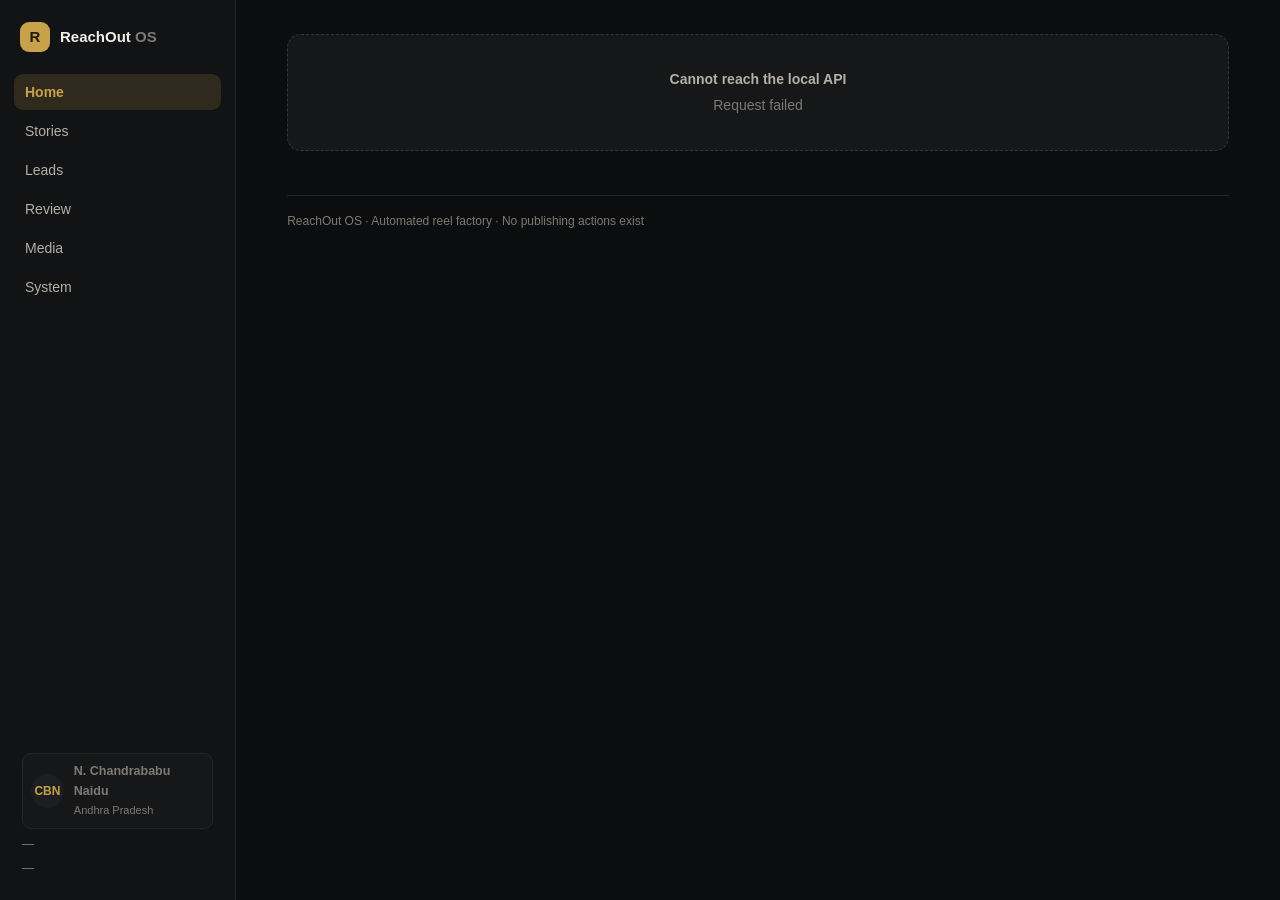
==== commit 03f9445e: "Arch14: split raw discovery leads from Stories (Leads view) - overview() now returns events (in-pipe" ====
--- a/index.html
+++ b/index.html
@@ -13,6 +13,7 @@
       <nav id="rail-nav" aria-label="Primary">
         <button class="nav-item active" data-page="home" type="button">Home</button>
         <button class="nav-item" data-page="stories" type="button">Stories</button>
+        <button class="nav-item" data-page="leads" type="button">Leads</button>
         <button class="nav-item" data-page="review" type="button">Review</button>
         <button class="nav-item" data-page="media" type="button">Media</button>
         <button class="nav-item" data-page="system" type="button">System</button>
@@ -27,6 +28,7 @@
           </span>
         </div>
         <div id="standard-tag" class="muted">—</div>
+        <div id="env-badge" class="env-badge" hidden>STAGING</div>
         <div id="clock" class="muted">—</div>
       </div>
     </aside>
--- a/style.css
+++ b/style.css
@@ -206,6 +206,13 @@
 .provider-list { list-style: none; margin: 0; padding: 0; display: grid; gap: 8px; }
 .provider-list li { display: flex; align-items: center; justify-content: space-between; gap: 8px; font-size: 13px; color: var(--text-2); }
 .provider-list small { color: var(--muted); font-size: 11px; }
+.data-table { width: 100%; border-collapse: collapse; font-size: 12px; }
+.data-table th { text-align: left; padding: 7px 10px; color: var(--muted); font-weight: 550; border-bottom: 1px solid var(--border); white-space: nowrap; }
+.data-table td { padding: 7px 10px; color: var(--text-2); border-bottom: 1px solid var(--border); vertical-align: top; }
+.data-table tr:last-child td { border-bottom: none; }
+.data-table code { font-size: 11px; color: var(--muted); word-break: break-all; }
+.discovery-sources { margin-top: 12px; }
+.discovery-sources td:nth-child(n+4) { white-space: nowrap; }
 
 .lightbox { position: fixed; inset: 0; background: rgba(5,6,6,.92); display: grid; place-items: center; z-index: 50; padding: 30px; }
 .lightbox img { max-width: 92vw; max-height: 86vh; border-radius: 8px; }
@@ -225,3 +232,28 @@
   .rail-foot { display: none; }
   .story-grid { grid-template-columns: repeat(2, 1fr); }
 }
+
+/* Architecture 13 — operational home */
+.ops-home { display: grid; gap: 18px; margin-bottom: 26px; }
+.ops-summary { background: var(--surface); border: 1px solid var(--border); border-radius: var(--radius); padding: 16px 18px; display: grid; gap: 4px; }
+.ops-home .ops-title { font-size: 18px; font-weight: 600; letter-spacing: .2px; }
+.ops-home .ops-row { font-size: 13px; color: var(--text-2); }
+.ops-home .update-grid { display: grid; grid-template-columns: repeat(auto-fill, minmax(280px, 1fr)); gap: 14px; }
+.ops-home .update-card { display: grid; gap: 8px; padding: 14px 16px; }
+.ops-home .update-headline { font-size: 14px; font-weight: 600; line-height: 1.35; }
+.ops-home .update-meta { font-size: 12px; color: var(--muted); }
+.ops-home .pre-wrap { white-space: normal; }
+.ops-home .muted { font-size: 12.5px; color: var(--text-2); }
+@media (max-width: 760px) {
+  .ops-home .update-grid { grid-template-columns: 1fr; }
+  .ops-summary { padding: 14px; }
+}
+
+/* Architecture 14 — staging environment banner + badge */
+.env-banner { position: sticky; top: 0; z-index: 40; display: flex; gap: 10px; align-items: center;
+  justify-content: center; flex-wrap: wrap; padding: 8px 14px; background: #7a5a00; color: #fff4d6;
+  font-size: 13px; letter-spacing: .3px; border-bottom: 1px solid #a17b12; }
+.env-banner strong { letter-spacing: .8px; }
+.env-badge { display: inline-block; margin: 6px 0; padding: 3px 9px; border-radius: 99px;
+  background: #7a5a00; color: #fff4d6; font-size: 11px; font-weight: 700; letter-spacing: 1px; }
+@media (max-width: 760px) { .env-banner { font-size: 12px; padding: 7px 10px; } }
